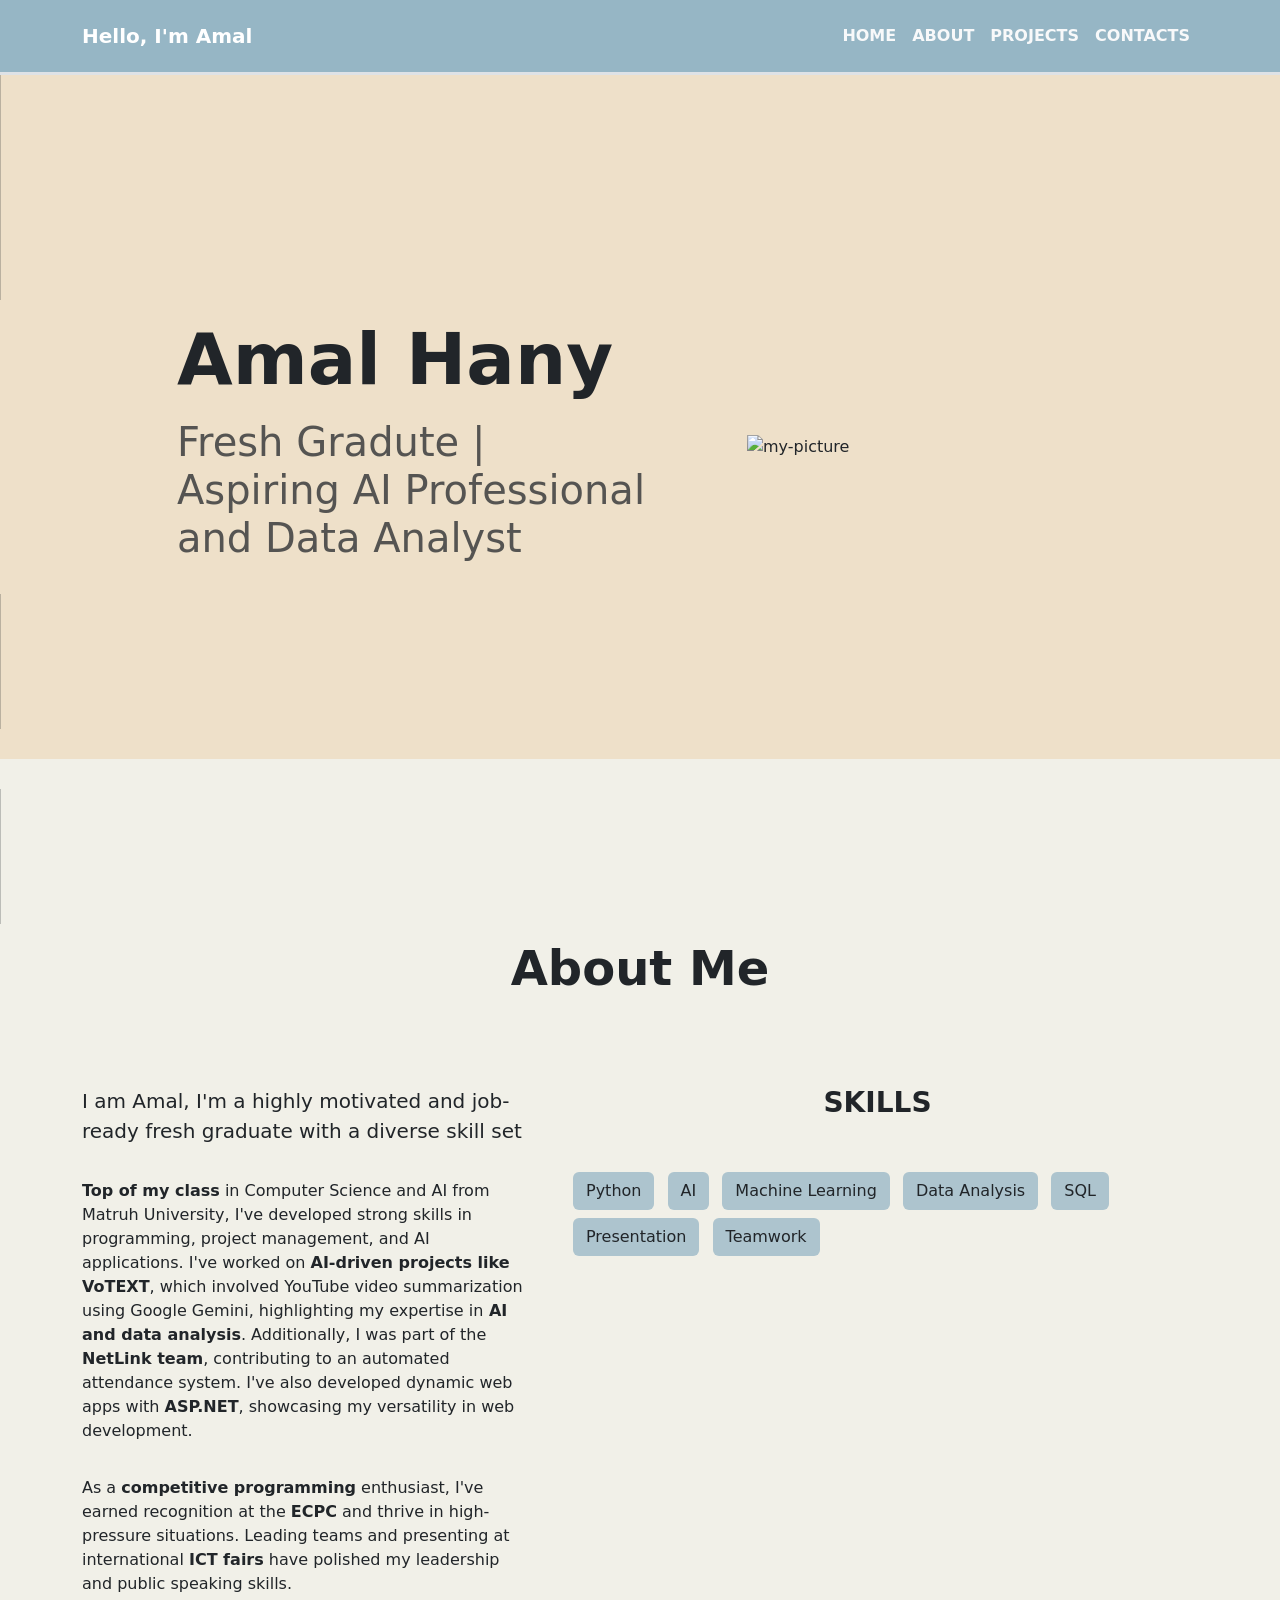
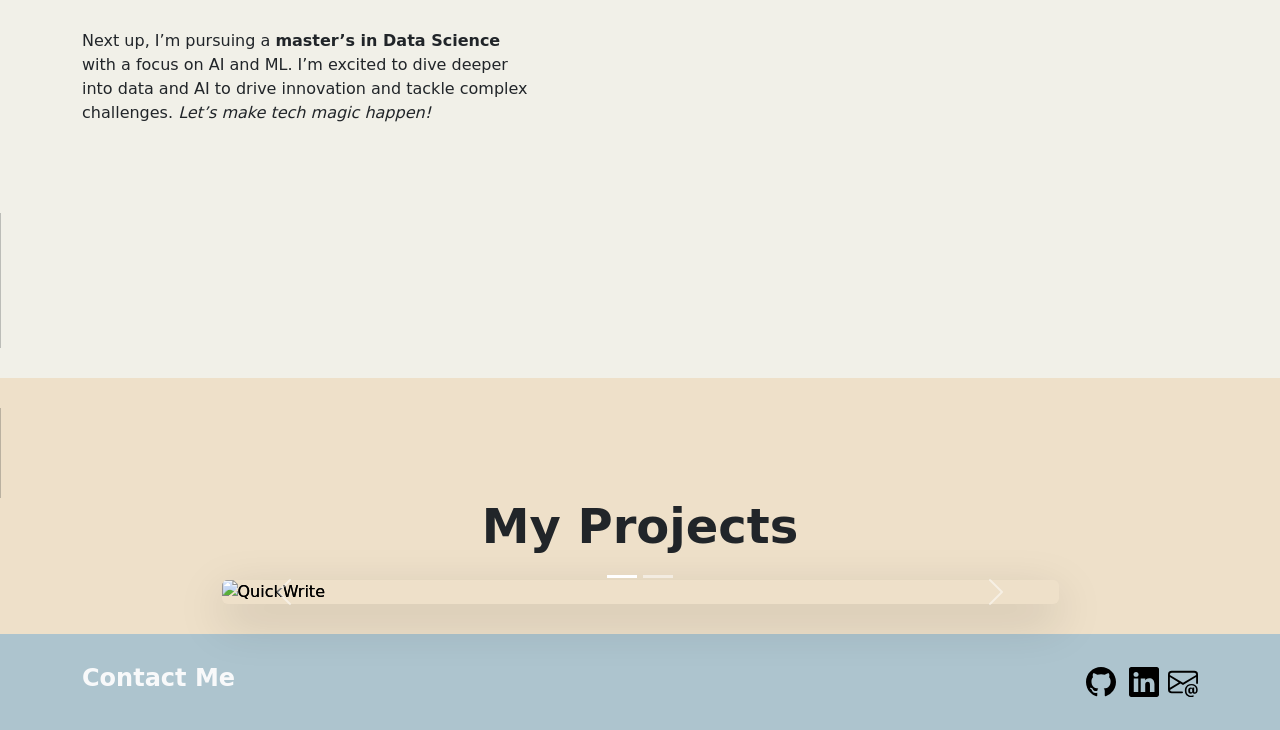
==== index.html @ bf5e4ce4 "Add files via upload" ====
<!DOCTYPE html>
<html lang="en">
  <head>
    <meta charset="UTF-8" />
    <meta name="viewport" content="width=device-width, initial-scale=1.0" />
    <link rel="stylesheet" type="text/css" href="./style.css" />
    <link
      href="https://cdn.jsdelivr.net/npm/bootstrap@5.3.1/dist/css/bootstrap.min.css"
      rel="stylesheet"
    />
    <link rel="icon" href="./img/favicon_io/favicon.ico" type="image/x-icon" />
    <link rel="stylesheet" href="./style.css" />
    <title>Hi, I'm Amal</title>
  </head>
  <body>
    <!-- Navbar -->
    <nav
      class="navbar navbar-expand-md fixed-top navbar-dark bgc-1 border-bottom border-3 py-3"
    >
      <div class="container-xl">
        <a href="#intro" class="navbar-brand">
          <span class="fw-bold"> Hello, I'm Amal </span>
        </a>
        <!-- Toogle Navbar for Smaller Screen -->
        <button
          class="navbar-toggler"
          type="button"
          data-bs-toggle="collapse"
          data-bs-target="#main-nav"
          aria-controls="main-nav"
          aria-expanded="false"
          aria-label="Toggle navigation"
        >
          <span class="navbar-toggler-icon"></span>
        </button>
        <div
          class="collapse navbar-collapse justify-content-end align-center"
          id="main-nav"
        >
          <ul class="navbar-nav">
            <li class="nav-item">
              <a href="#intro" class="nav-link text-center text-light fw-bold"
                >HOME</a
              >
            </li>
            <li class="nav-item">
              <a href="#profile" class="nav-link text-center text-light fw-bold"
                >ABOUT</a
              >
            </li>
            <li class="nav-item">
              <a
                href="#projects"
                class="nav-link text-center text-light fw-bold"
                >PROJECTS</a
              >
            </li>
            <li class="nav-item">
              <a
                href="#contacts"
                class="nav-link text-center text-light fw-bold"
                >CONTACTS</a
              >
            </li>
          </ul>
        </div>
      </div>
    </nav>

    <!-- Introduction -->
    <section id="intro" class="bgc-3">
      <div class="d-flex" style="height: 15vh">
        <div class="vr"></div>
      </div>
      <div class="container fluid"></div>
      <div class="d-flex" style="height: 15vh">
        <div class="vr"></div>
      </div>

      <div class="container-lg">
        <div class="row justify-content-center align-items-center">
          <div class="col-md-6 py-3 text-center text-md-start">
            <p class="display-2 fw-bold">Amal Hany</p>
            <p class="display-6 text-muted">
              Fresh Gradute | <br />
              Aspiring AI Professional and Data Analyst
            </p>
          </div>
          <div class="col-md-4 d-none d-md-block">
            <img class="img-fluid" src="./img/me.png" alt="my-picture" />
          </div>
        </div>
      </div>
      <div class="d-flex" style="height: 15vh">
        <div class="vr"></div>
      </div>
    </section>

    <!-- My Profile -->
    <section id="profile" class="bgc-4">
      <div class="d-flex" style="height: 15vh">
        <div class="vr"></div>
      </div>
      <div class="container text-center my-3">
        <span class="display-5 fw-bold">About Me</span>
      </div>
      <div class="container my-5 py-4">
        <div class="row justify-content-center align-items-top">
          <div class="col-lg-5 col-md-4 my-3">
            <p class="lead">
              I am Amal, I'm a highly motivated and job-ready fresh graduate
              with a diverse skill set
            </p>
            <hr />
            <b>Top of my class</b> in Computer Science and AI from Matruh University, I've developed strong skills in programming, project management, and AI applications. I've worked on <b>AI-driven projects like VoTEXT</b>, which involved YouTube video summarization using Google Gemini, highlighting my expertise in<b> AI and data analysis</b>. Additionally, I was part of the <b>NetLink team</b>, contributing to an automated attendance system. I've also developed dynamic web apps with <b>ASP.NET</b>, showcasing my versatility in web development.
            <hr />
            As a <b>competitive programming</b> enthusiast, I've earned recognition at the <b>ECPC</b> and thrive in high-pressure situations. Leading teams and presenting at international <b>ICT fairs</b> have polished my leadership and public speaking skills.
            <hr />
            Next up, I’m pursuing a <b>master’s in Data Science</b> with a focus on AI and ML. I’m excited to dive deeper into data and AI to drive innovation and tackle complex challenges. <i>Let’s make tech magic happen!</i>
          </div>
          <div class="col-lg-3 col-md-3 my-3 text-center vstack gap-3">
            <span class="container h3 mb-3 fw-bold">SKILLS</span>
            <span class="container my-3 text-center text-md-start">
              <button type="button" class="btn bgc-2 m-1">Python</button>
              <button type="button" class="btn bgc-2 m-1">AI</button>
              <button type="button" class="btn bgc-2 m-1">Machine Learning</button>
              <button type="button" class="btn bgc-2 m-1">Data Analysis</button>
              <button type="button" class="btn bgc-2 m-1">SQL</button>
              <button type="button" class="btn bgc-2 m-1">Presentation</button>
              <button type="button" class="btn bgc-2 m-1">Teamwork</button>
            </span>
          </div>
        </div>
      </div>
      <div class="d-flex" style="height: 15vh">
        <div class="vr"></div>
      </div>
    </section>

    <!-- My Projects -->

    <section id="projects" class="bgc-3">
      <div class="d-flex" style="height: 10vh">
        <div class="vr"></div>
      </div>
      <div class="container text-center mb-4">
        <span class="display-5 fw-bold">My Projects</span>
      </div>
      <div class="container-lg justify-content-center d-flex">
        <div id="carouselExampleCaptions" class="carousel slide w-75">
          <div class="carousel-indicators">
            <button
              type="button"
              data-bs-target="#carouselExampleCaptions"
              data-bs-slide-to="0"
              class="active"
              aria-current="true"
              aria-label="Slide 1"
            ></button>
            <button
              type="button"
              data-bs-target="#carouselExampleCaptions"
              data-bs-slide-to="1"
              aria-label="Slide 2"
            ></button>
          </div>
          <div class="carousel-inner shadow-lg rounded">
            <div class="carousel-item active">
              <a href="https://quickwrite.vercel.app/" target="blank"
                ><img
                  src="./img/slide-1.png"
                  class="d-block w-100"
                  alt="QuickWrite"
              /></a>
            </div>
            <div class="carousel-item active">
              <a href="https://quickwrite.vercel.app/" target="blank"
                ><img
                  src="./img/slide-1.png"
                  class="d-block w-100"
                  alt="QuickWrite"
              /></a>
            </div>
          </div>
          <button
            class="carousel-control-prev"
            type="button"
            data-bs-target="#carouselExampleCaptions"
            data-bs-slide="prev"
          >
            <span class="carousel-control-prev-icon" aria-hidden="true"></span>
            <span class="visually-hidden">Previous</span>
          </button>
          <button
            class="carousel-control-next"
            type="button"
            data-bs-target="#carouselExampleCaptions"
            data-bs-slide="next"
          >
            <span class="carousel-control-next-icon" aria-hidden="true"></span>
            <span class="visually-hidden">Next</span>
          </button>
        </div>
      </div>
    </section>

    <!-- Contacts -->
    <section id="contacts" class="bgc-2">
      <div class="container">
        <div class="row align-items-center pb-0">
          <span class="col-6 text-start text-light h4 fw-bold">Contact Me</span>
          <div class="col-6 text-end">
            <a class="mx-1" target="_blank" href="https://github.com/Amal-Abushiesha">
              <svg
                xmlns="http://www.w3.org/2000/svg"
                width="30"
                height="30"
                fill="currentColor"
                class="bi bi-github"
                viewBox="0 0 16 16"
              >
                <path
                  d="M8 0C3.58 0 0 3.58 0 8c0 3.54 2.29 6.53 5.47 7.59.4.07.55-.17.55-.38 0-.19-.01-.82-.01-1.49-2.01.37-2.53-.49-2.69-.94-.09-.23-.48-.94-.82-1.13-.28-.15-.68-.52-.01-.53.63-.01 1.08.58 1.23.82.72 1.21 1.87.87 2.33.66.07-.52.28-.87.51-1.07-1.78-.2-3.64-.89-3.64-3.95 0-.87.31-1.59.82-2.15-.08-.2-.36-1.02.08-2.12 0 0 .67-.21 2.2.82.64-.18 1.32-.27 2-.27.68 0 1.36.09 2 .27 1.53-1.04 2.2-.82 2.2-.82.44 1.1.16 1.92.08 2.12.51.56.82 1.27.82 2.15 0 3.07-1.87 3.75-3.65 3.95.29.25.54.73.54 1.48 0 1.07-.01 1.93-.01 2.2 0 .21.15.46.55.38A8.012 8.012 0 0 0 16 8c0-4.42-3.58-8-8-8z"
                />
              </svg>
            </a>
            <a
              class="mx-1"
              target="_blank"
              href="https://www.linkedin.com/in/amal-abushiesha/"
              ><svg
                xmlns="http://www.w3.org/2000/svg"
                width="30"
                height="30"
                fill="currentColor"
                class="bi bi-linkedin"
                viewBox="0 0 16 16"
              >
                <path
                  d="M0 1.146C0 .513.526 0 1.175 0h13.65C15.474 0 16 .513 16 1.146v13.708c0 .633-.526 1.146-1.175 1.146H1.175C.526 16 0 15.487 0 14.854V1.146zm4.943 12.248V6.169H2.542v7.225h2.401zm-1.2-8.212c.837 0 1.358-.554 1.358-1.248-.015-.709-.52-1.248-1.342-1.248-.822 0-1.359.54-1.359 1.248 0 .694.521 1.248 1.327 1.248h.016zm4.908 8.212V9.359c0-.216.016-.432.08-.586.173-.431.568-.878 1.232-.878.869 0 1.216.662 1.216 1.634v3.865h2.401V9.25c0-2.22-1.184-3.252-2.764-3.252-1.274 0-1.845.7-2.165 1.193v.025h-.016a5.54 5.54 0 0 1 .016-.025V6.169h-2.4c.03.678 0 7.225 0 7.225h2.4z"
                />
              </svg>
            </a>
            <a href="https://mail.google.com/mail/?view=cm&fs=1&to=amaalabushiesha@gmail.com" target="_blank">
              <svg
                xmlns="http://www.w3.org/2000/svg"
                width="30"
                height="30"
                fill="currentColor"
                class="bi bi-envelope-at"
                viewBox="0 0 16 16"
              >
                <path
                  d="M2 2a2 2 0 0 0-2 2v8.01A2 2 0 0 0 2 14h5.5a.5.5 0 0 0 0-1H2a1 1 0 0 1-.966-.741l5.64-3.471L8 9.583l7-4.2V8.5a.5.5 0 0 0 1 0V4a2 2 0 0 0-2-2H2Zm3.708 6.208L1 11.105V5.383l4.708 2.825ZM1 4.217V4a1 1 0 0 1 1-1h12a1 1 0 0 1 1 1v.217l-7 4.2-7-4.2Z"
                />
                <path
                  d="M14.247 14.269c1.01 0 1.587-.857 1.587-2.025v-.21C15.834 10.43 14.64 9 12.52 9h-.035C10.42 9 9 10.36 9 12.432v.214C9 14.82 10.438 16 12.358 16h.044c.594 0 1.018-.074 1.237-.175v-.73c-.245.11-.673.18-1.18.18h-.044c-1.334 0-2.571-.788-2.571-2.655v-.157c0-1.657 1.058-2.724 2.64-2.724h.04c1.535 0 2.484 1.05 2.484 2.326v.118c0 .975-.324 1.39-.639 1.39-.232 0-.41-.148-.41-.42v-2.19h-.906v.569h-.03c-.084-.298-.368-.63-.954-.63-.778 0-1.259.555-1.259 1.4v.528c0 .892.49 1.434 1.26 1.434.471 0 .896-.227 1.014-.643h.043c.118.42.617.648 1.12.648Zm-2.453-1.588v-.227c0-.546.227-.791.573-.791.297 0 .572.192.572.708v.367c0 .573-.253.744-.564.744-.354 0-.581-.215-.581-.8Z"
                />
              </svg>
            </a>
          </div>
        </div>
      </div>
    </section>

    <script src="https://cdn.jsdelivr.net/npm/bootstrap@5.3.1/dist/js/bootstrap.bundle.min.js"></script>
  </body>
</html>
---- style.css ----
section {
    padding: 30px 0;
  }
  .buffer {
    width: 2vw;
    height: 15vh;
    margin: 3rem 0;
  }
  hr {
    visibility: hidden;
  }
  .bgc-1 {
    background-color: #96B6C5;
  }
  .bgc-2 {
    background-color: #ADC4CE;
  }
  .bgc-3 {
    background-color: #eee0c9;
  }
  .bgc-4 {
    background-color: #f1f0e8;
  }
  a {
    color:black;
    text-decoration: none;
  }
---- style.css ----
section {
    padding: 30px 0;
  }
  .buffer {
    width: 2vw;
    height: 15vh;
    margin: 3rem 0;
  }
  hr {
    visibility: hidden;
  }
  .bgc-1 {
    background-color: #96B6C5;
  }
  .bgc-2 {
    background-color: #ADC4CE;
  }
  .bgc-3 {
    background-color: #eee0c9;
  }
  .bgc-4 {
    background-color: #f1f0e8;
  }
  a {
    color:black;
    text-decoration: none;
  }
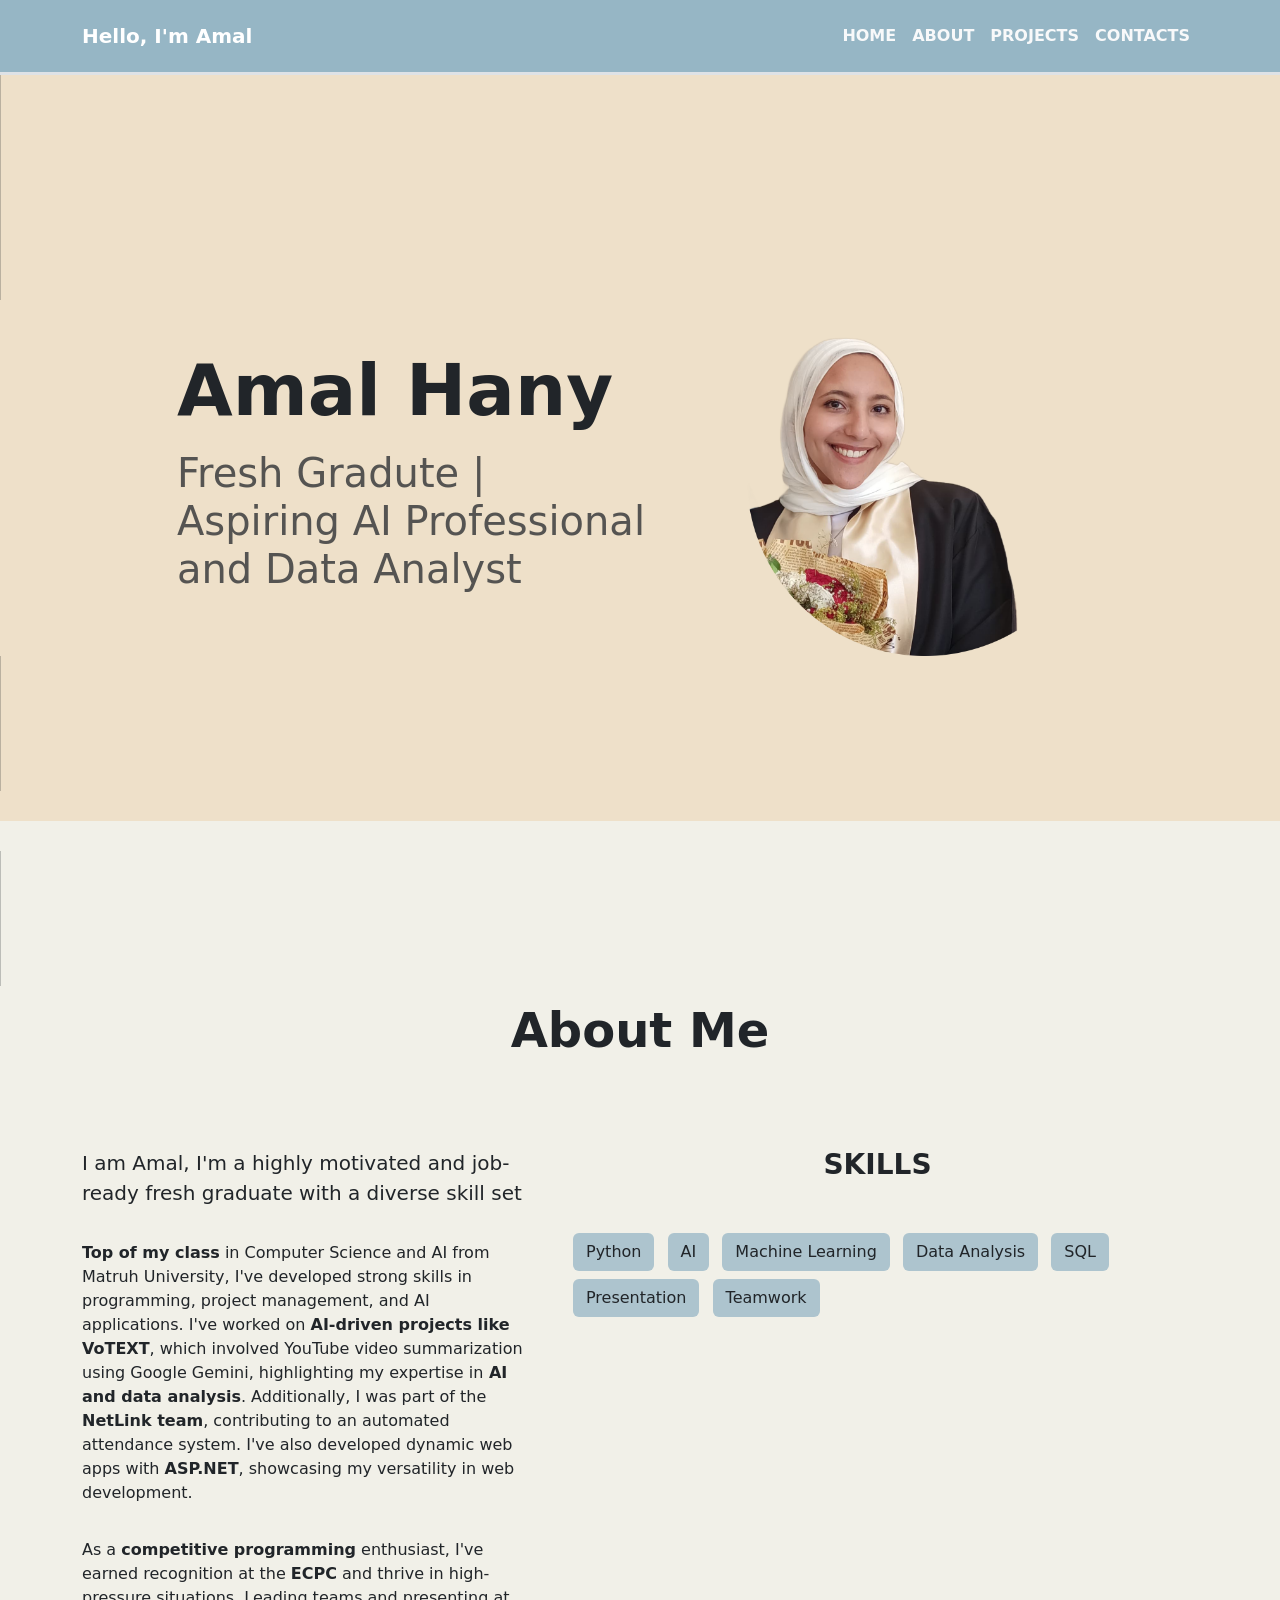
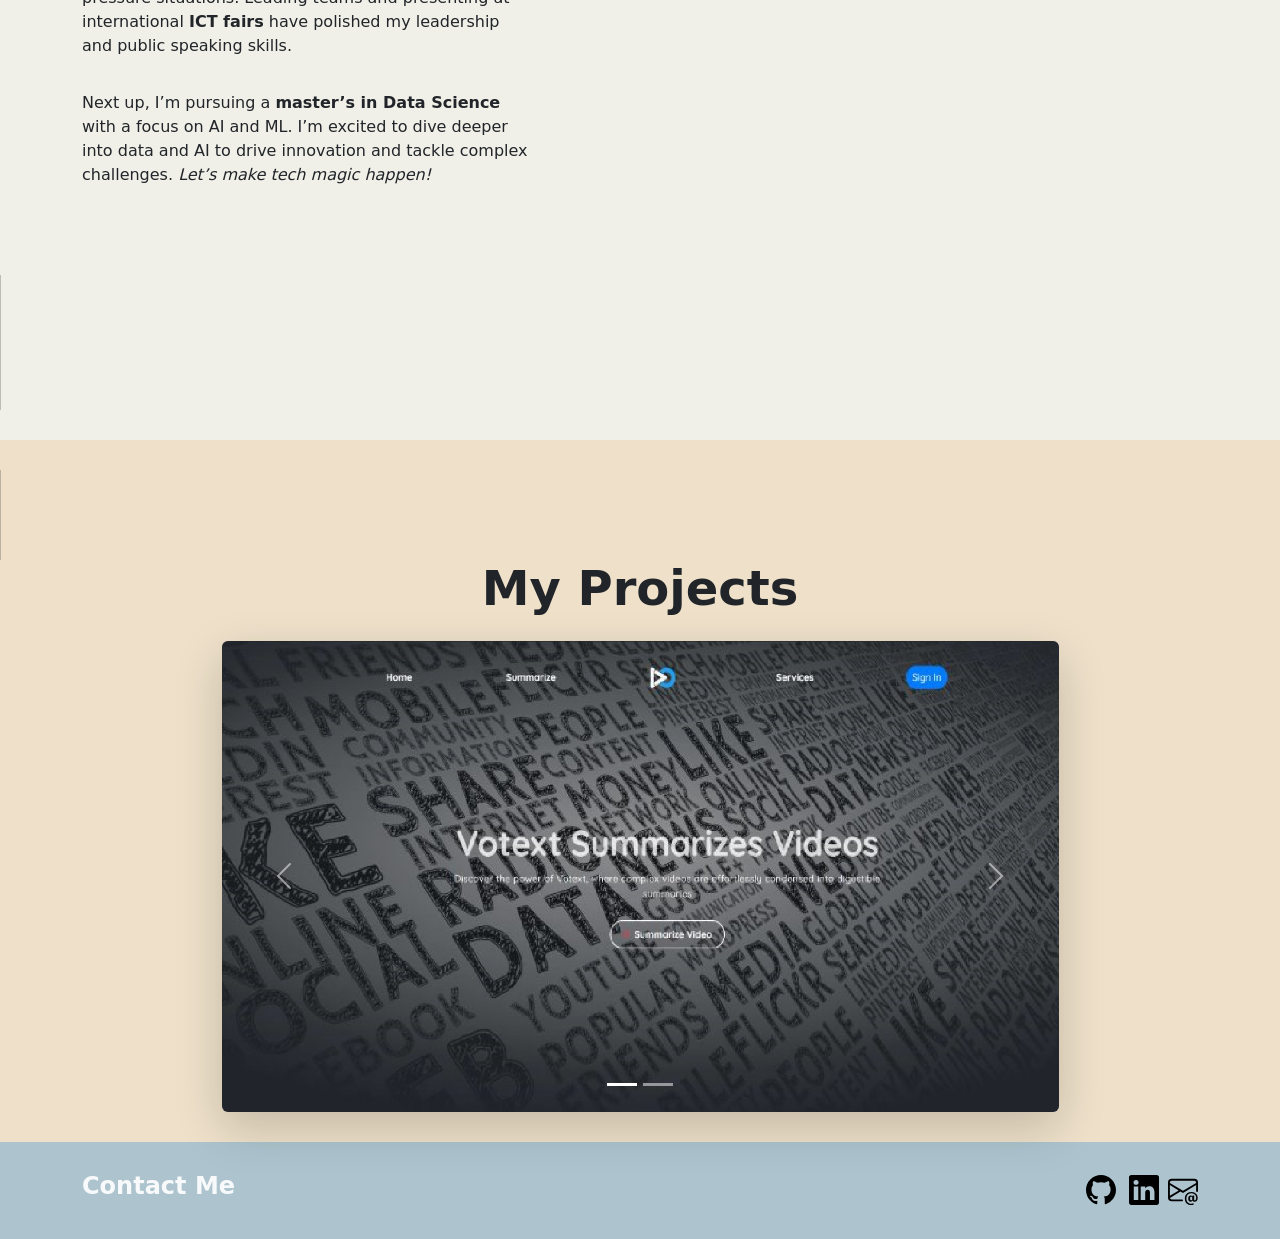
==== commit e52a0586: "Update index.html" ====
--- a/index.html
+++ b/index.html
@@ -166,15 +166,15 @@
           </div>
           <div class="carousel-inner shadow-lg rounded">
             <div class="carousel-item active">
-              <a href="https://quickwrite.vercel.app/" target="blank"
+              <a href="https://github.com/Amal-Abushiesha/ToDo-main" target="blank"
                 ><img
-                  src="./img/slide-1.png"
+                  src="./img/slide-2.png"
                   class="d-block w-100"
                   alt="QuickWrite"
               /></a>
             </div>
             <div class="carousel-item active">
-              <a href="https://quickwrite.vercel.app/" target="blank"
+              <a href="https://github.com/Amal-Abushiesha/VoTEXT" target="blank"
                 ><img
                   src="./img/slide-1.png"
                   class="d-block w-100"
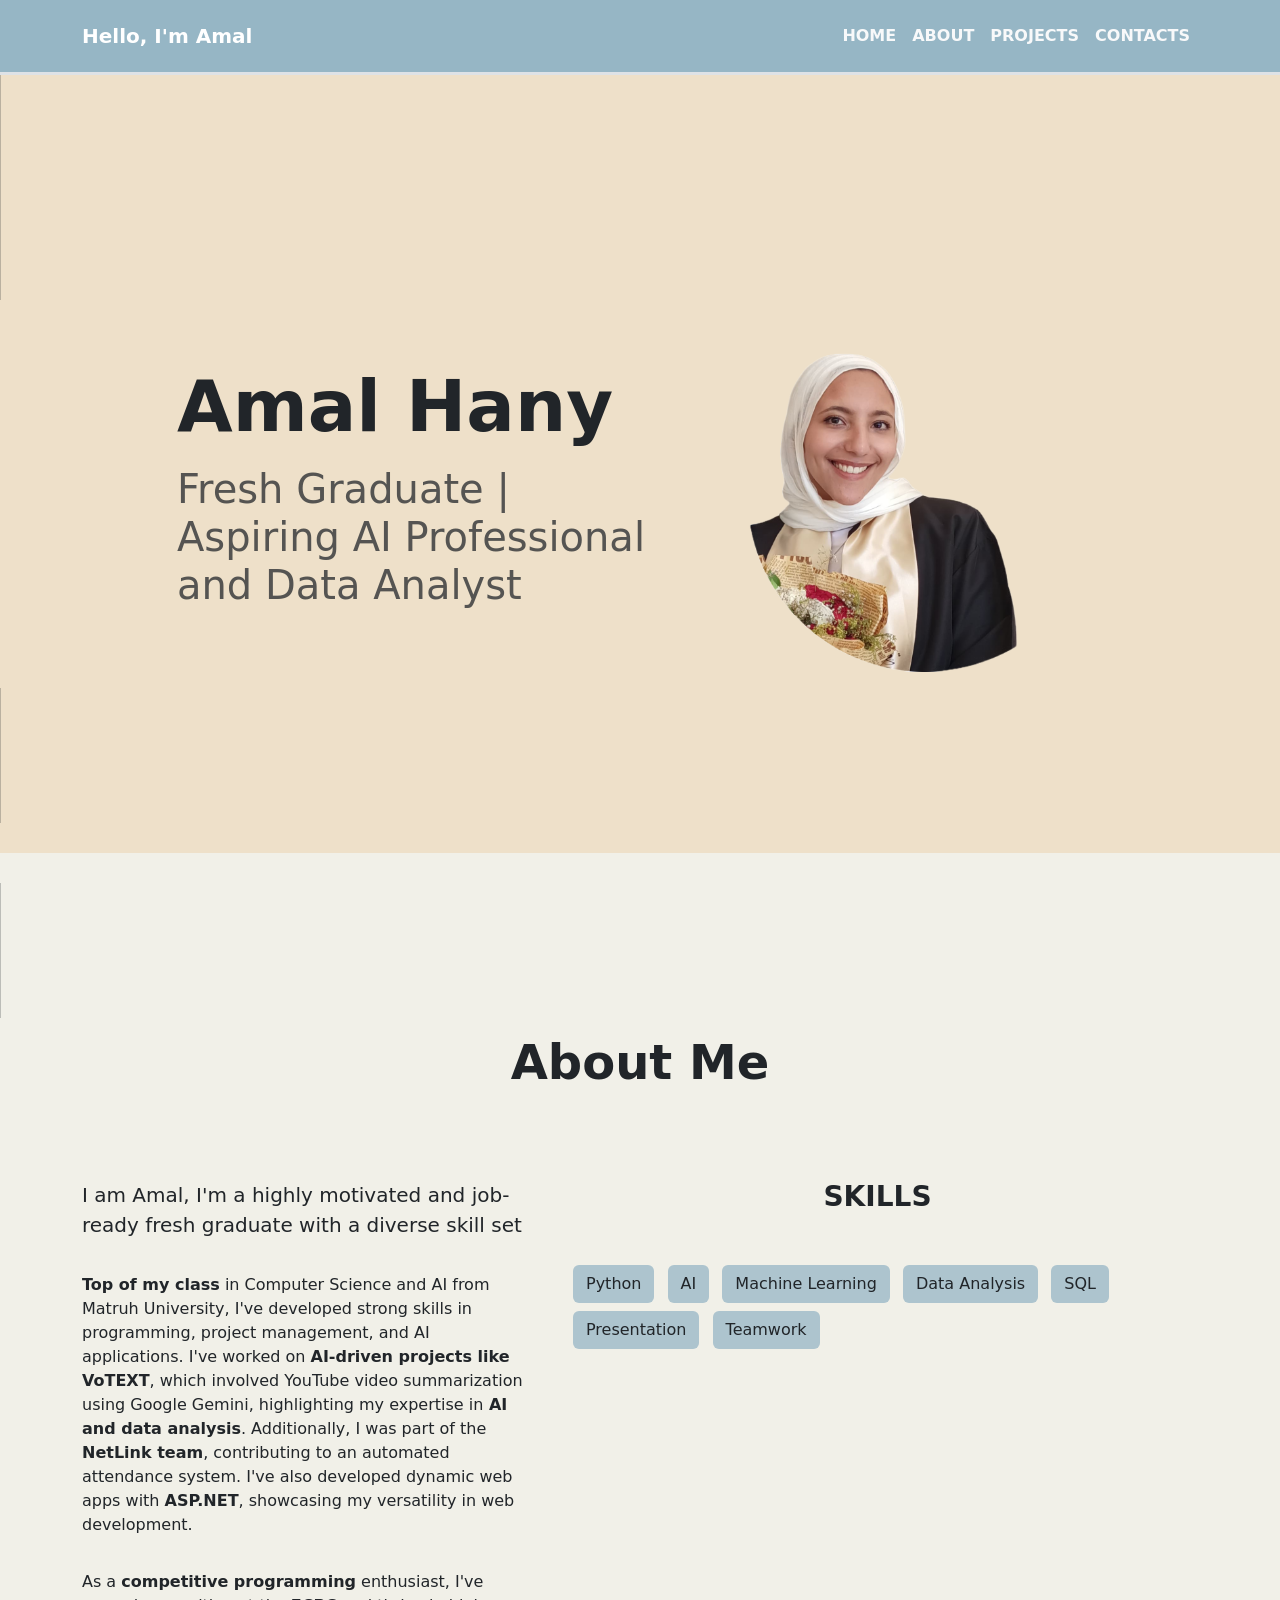
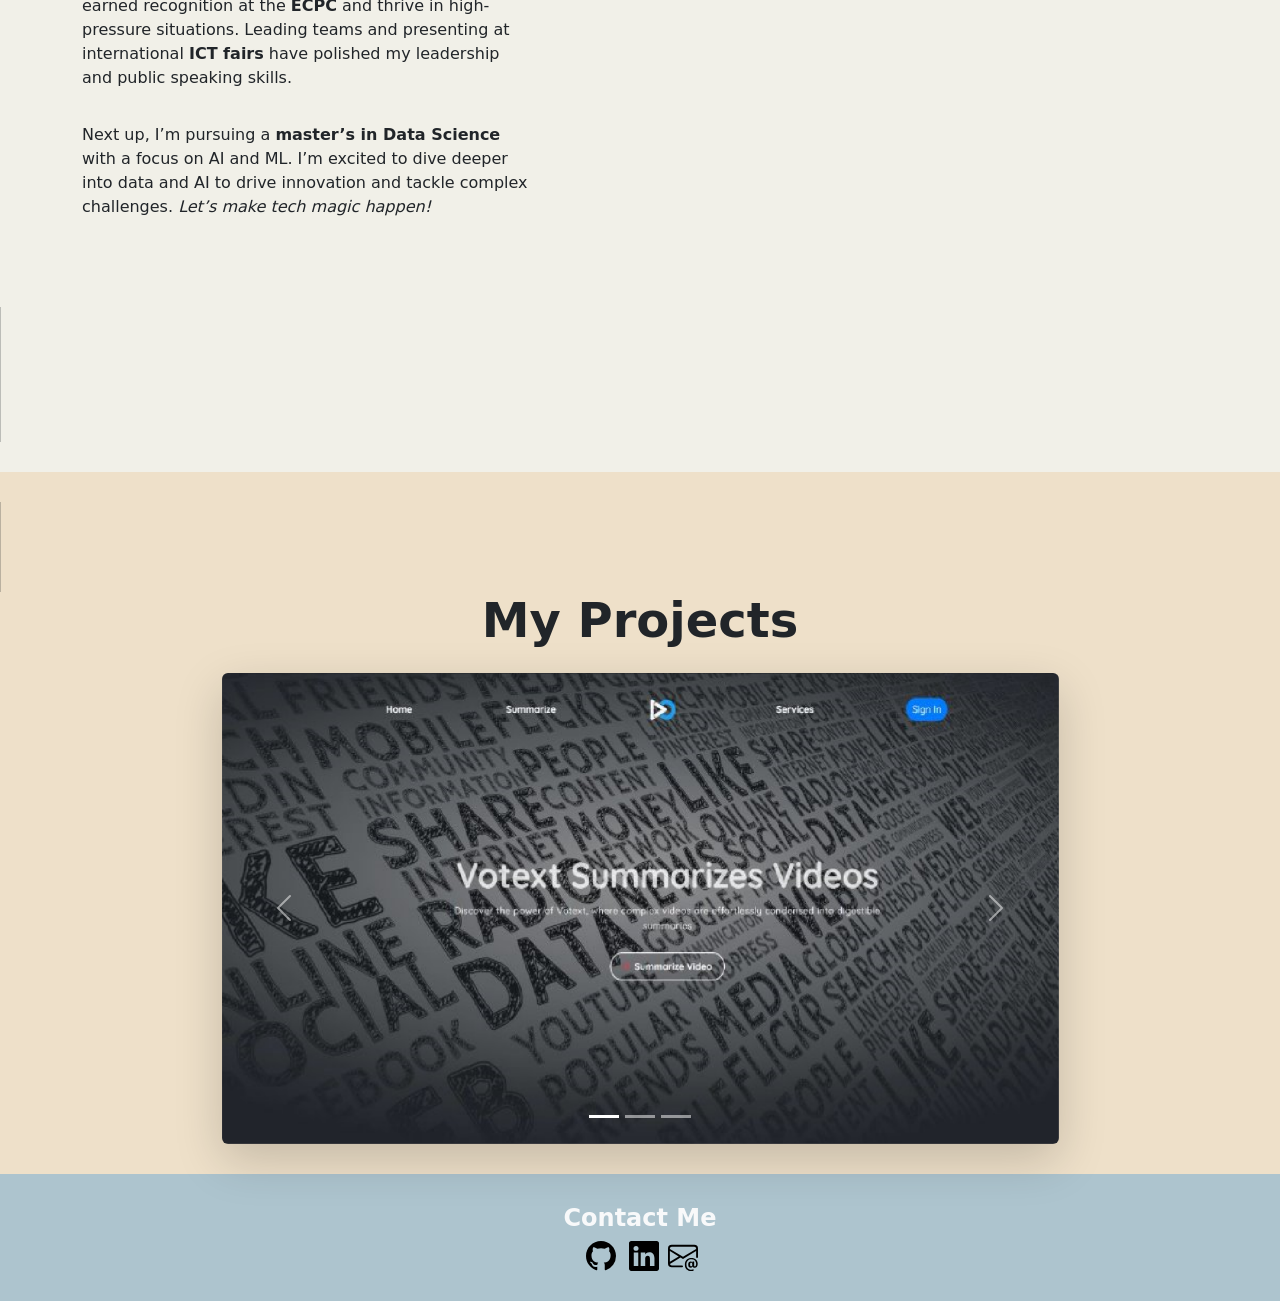
==== commit a89e8654: "index.html" ====
--- a/index.html
+++ b/index.html
@@ -1,268 +1,201 @@
 <!DOCTYPE html>
 <html lang="en">
-  <head>
-    <meta charset="UTF-8" />
-    <meta name="viewport" content="width=device-width, initial-scale=1.0" />
-    <link rel="stylesheet" type="text/css" href="./style.css" />
-    <link
-      href="https://cdn.jsdelivr.net/npm/bootstrap@5.3.1/dist/css/bootstrap.min.css"
-      rel="stylesheet"
-    />
-    <link rel="icon" href="./img/favicon_io/favicon.ico" type="image/x-icon" />
-    <link rel="stylesheet" href="./style.css" />
-    <title>Hi, I'm Amal</title>
-  </head>
-  <body>
-    <!-- Navbar -->
-    <nav
-      class="navbar navbar-expand-md fixed-top navbar-dark bgc-1 border-bottom border-3 py-3"
-    >
-      <div class="container-xl">
-        <a href="#intro" class="navbar-brand">
-          <span class="fw-bold"> Hello, I'm Amal </span>
+
+<head>
+  <meta charset="UTF-8" />
+  <meta name="viewport" content="width=device-width, initial-scale=1.0" />
+  <link rel="stylesheet" type="text/css" href="./style.css" />
+  <link href="https://cdn.jsdelivr.net/npm/bootstrap@5.3.1/dist/css/bootstrap.min.css" rel="stylesheet" />
+  <link rel="icon" href="./img/favicon_io/favicon.ico" type="image/x-icon" />
+  <link rel="stylesheet" href="./style.css" />
+  <title>Hi, I'm Amal</title>
+</head>
+
+<body>
+  <!-- Navbar -->
+  <nav class="navbar navbar-expand-md fixed-top navbar-dark bgc-1 border-bottom border-3 py-3">
+    <div class="container-xl">
+      <a href="#intro" class="navbar-brand">
+        <span class="fw-bold"> Hello, I'm Amal </span>
+      </a>
+      <!-- Toogle Navbar for Smaller Screen -->
+      <button class="navbar-toggler" type="button" data-bs-toggle="collapse" data-bs-target="#main-nav"
+        aria-controls="main-nav" aria-expanded="false" aria-label="Toggle navigation">
+        <span class="navbar-toggler-icon"></span>
+      </button>
+      <div class="collapse navbar-collapse justify-content-end align-center" id="main-nav">
+        <ul class="navbar-nav">
+          <li class="nav-item">
+            <a href="#intro" class="nav-link text-center text-light fw-bold">HOME</a>
+          </li>
+          <li class="nav-item">
+            <a href="#profile" class="nav-link text-center text-light fw-bold">ABOUT</a>
+          </li>
+          <li class="nav-item">
+            <a href="#projects" class="nav-link text-center text-light fw-bold">PROJECTS</a>
+          </li>
+          <li class="nav-item">
+            <a href="#contacts" class="nav-link text-center text-light fw-bold">CONTACTS</a>
+          </li>
+        </ul>
+      </div>
+    </div>
+  </nav>
+
+  <!-- Introduction -->
+  <section id="intro" class="bgc-3">
+    <div class="d-flex" style="height: 15vh">
+      <div class="vr"></div>
+    </div>
+    <div class="container-fluid"></div>
+    <div class="d-flex" style="height: 15vh">
+      <div class="vr"></div>
+    </div>
+
+    <div class="container-lg">
+      <div class="row justify-content-center align-items-center">
+        <div class="col-md-6 py-3 text-center text-md-start">
+          <p class="display-2 fw-bold">Amal Hany</p>
+          <p class="display-6 text-muted">
+            Fresh Graduate | <br />
+            Aspiring AI Professional and Data Analyst
+          </p>
+        </div>
+        <div class="col-md-4 col-12 py-3 text-center">
+          <img class="img-fluid" src="./img/me.png" alt="my-picture" />
+        </div>
+      </div>
+    </div>
+    <div class="d-flex" style="height: 15vh">
+      <div class="vr"></div>
+    </div>
+  </section>
+
+  <!-- My Profile -->
+  <section id="profile" class="bgc-4">
+    <div class="d-flex" style="height: 15vh">
+      <div class="vr"></div>
+    </div>
+    <div class="container text-center my-3">
+      <span class="display-5 fw-bold">About Me</span>
+    </div>
+    <div class="container my-5 py-4">
+      <div class="row justify-content-center align-items-top">
+        <div class="col-lg-5 col-md-4 my-3">
+          <p class="lead">
+            I am Amal, I'm a highly motivated and job-ready fresh graduate
+            with a diverse skill set
+          </p>
+          <hr />
+          <b>Top of my class</b> in Computer Science and AI from Matruh University, I've developed strong skills in
+          programming, project management, and AI applications. I've worked on <b>AI-driven projects like VoTEXT</b>,
+          which involved YouTube video summarization using Google Gemini, highlighting my expertise in<b> AI and data
+            analysis</b>. Additionally, I was part of the <b>NetLink team</b>, contributing to an automated attendance
+          system. I've also developed dynamic web apps with <b>ASP.NET</b>, showcasing my versatility in web
+          development.
+          <hr />
+          As a <b>competitive programming</b> enthusiast, I've earned recognition at the <b>ECPC</b> and thrive in
+          high-pressure situations. Leading teams and presenting at international <b>ICT fairs</b> have polished my
+          leadership and public speaking skills.
+          <hr />
+          Next up, I’m pursuing a <b>master’s in Data Science</b> with a focus on AI and ML. I’m excited to dive deeper
+          into data and AI to drive innovation and tackle complex challenges. <i>Let’s make tech magic happen!</i>
+        </div>
+        <div class="col-lg-3 col-md-3 my-3 text-center vstack gap-3">
+          <span class="container h3 mb-3 fw-bold">SKILLS</span>
+          <span class="container my-3 text-center text-md-start">
+            <button type="button" class="btn bgc-2 m-1">Python</button>
+            <button type="button" class="btn bgc-2 m-1">AI</button>
+            <button type="button" class="btn bgc-2 m-1">Machine Learning</button>
+            <button type="button" class="btn bgc-2 m-1">Data Analysis</button>
+            <button type="button" class="btn bgc-2 m-1">SQL</button>
+            <button type="button" class="btn bgc-2 m-1">Presentation</button>
+            <button type="button" class="btn bgc-2 m-1">Teamwork</button>
+          </span>
+        </div>
+      </div>
+    </div>
+    <div class="d-flex" style="height: 15vh">
+      <div class="vr"></div>
+    </div>
+  </section>
+
+  <!-- My Projects -->
+<section id="projects" class="bgc-3">
+  <div class="d-flex" style="height: 10vh">
+    <div class="vr"></div>
+  </div>
+  <div class="container text-center mb-4">
+    <span class="display-5 fw-bold">My Projects</span>
+  </div>
+  <div class="container-lg justify-content-center d-flex">
+    <div id="carouselExampleCaptions" class="carousel slide w-75">
+      <div class="carousel-indicators">
+        <button type="button" data-bs-target="#carouselExampleCaptions" data-bs-slide-to="0" class="active" aria-current="true" aria-label="Slide 1"></button>
+        <button type="button" data-bs-target="#carouselExampleCaptions" data-bs-slide-to="1" aria-label="Slide 2"></button>
+        <button type="button" data-bs-target="#carouselExampleCaptions" data-bs-slide-to="2" aria-label="Slide 2"></button>
+      </div>
+      <div class="carousel-inner shadow-lg rounded">
+        <div class="carousel-item active">
+          <a href="https://github.com/Amal-Abushiesha/VoTEXT" target="_blank">
+            <img src="./img/slide-1.png" class="d-block w-100" alt="QuickWrite" />
+          </a>
+        </div>
+        <div class="carousel-item">
+          <a href="https://github.com/Amal-Abushiesha/20Q-Game" target="_blank">
+            <img src="./img/slide-3.png" class="d-block w-100" alt="QuickWrite" />
+          </a>
+        </div>
+        <div class="carousel-item">
+          <a href="https://github.com/Amal-Abushiesha/ToDo-main" target="_blank">
+            <img src="./img/slide-2.png" class="d-block w-100" alt="QuickWrite" />
+          </a>
+        </div>
+      
+      </div>
+      <button class="carousel-control-prev" type="button" data-bs-target="#carouselExampleCaptions" data-bs-slide="prev">
+        <span class="carousel-control-prev-icon" aria-hidden="true"></span>
+        <span class="visually-hidden">Previous</span>
+      </button>
+      <button class="carousel-control-next" type="button" data-bs-target="#carouselExampleCaptions" data-bs-slide="next">
+        <span class="carousel-control-next-icon" aria-hidden="true"></span>
+        <span class="visually-hidden">Next</span>
+      </button>
+    </div>
+  </div>
+</section>
+
+
+
+<!-- Contacts -->
+<section id="contacts" class="bgc-2">
+  <div class="container text-center">
+    <div class="row align-items-center pb-0 justify-content-center">
+      <span class="col-12 text-light h4 fw-bold">Contact Me</span>
+      <div class="col-12">
+        <a class="mx-1" target="_blank" href="https://github.com/Amal-Abushiesha">
+          <svg xmlns="http://www.w3.org/2000/svg" width="30" height="30" fill="currentColor" class="bi bi-github" viewBox="0 0 16 16">
+            <path d="M8 0C3.58 0 0 3.58 0 8c0 3.54 2.29 6.53 5.47 7.59.4.07.55-.17.55-.38 0-.19-.01-.82-.01-1.49-2.01.37-2.53-.49-2.69-.94-.09-.23-.48-.94-.82-1.13-.28-.15-.68-.52-.01-.53.63-.01 1.08.58 1.23.82.72 1.21 1.87.87 2.33.66.07-.52.28-.87.51-1.07-1.78-.2-3.64-.89-3.64-3.95 0-.87.31-1.59.82-2.15-.08-.2-.36-1.02.08-2.12 0 0 .67-.21 2.2.82.64-.18 1.32-.27 2-.27.68 0 1.36.09 2 .27 1.53-1.04 2.2-.82 2.2-.82.44 1.1.16 1.92.08 2.12.51.56.82 1.27.82 2.15 0 3.07-1.87 3.75-3.65 3.95.29.25.54.73.54 1.48 0 1.07-.01 1.93-.01 2.2 0 .21.15.46.55.38A8.012 8.012 0 0 0 16 8c0-4.42-3.58-8-8-8z"/>
+          </svg>
         </a>
-        <!-- Toogle Navbar for Smaller Screen -->
-        <button
-          class="navbar-toggler"
-          type="button"
-          data-bs-toggle="collapse"
-          data-bs-target="#main-nav"
-          aria-controls="main-nav"
-          aria-expanded="false"
-          aria-label="Toggle navigation"
-        >
-          <span class="navbar-toggler-icon"></span>
-        </button>
-        <div
-          class="collapse navbar-collapse justify-content-end align-center"
-          id="main-nav"
-        >
-          <ul class="navbar-nav">
-            <li class="nav-item">
-              <a href="#intro" class="nav-link text-center text-light fw-bold"
-                >HOME</a
-              >
-            </li>
-            <li class="nav-item">
-              <a href="#profile" class="nav-link text-center text-light fw-bold"
-                >ABOUT</a
-              >
-            </li>
-            <li class="nav-item">
-              <a
-                href="#projects"
-                class="nav-link text-center text-light fw-bold"
-                >PROJECTS</a
-              >
-            </li>
-            <li class="nav-item">
-              <a
-                href="#contacts"
-                class="nav-link text-center text-light fw-bold"
-                >CONTACTS</a
-              >
-            </li>
-          </ul>
-        </div>
-      </div>
-    </nav>
-
-    <!-- Introduction -->
-    <section id="intro" class="bgc-3">
-      <div class="d-flex" style="height: 15vh">
-        <div class="vr"></div>
-      </div>
-      <div class="container fluid"></div>
-      <div class="d-flex" style="height: 15vh">
-        <div class="vr"></div>
-      </div>
-
-      <div class="container-lg">
-        <div class="row justify-content-center align-items-center">
-          <div class="col-md-6 py-3 text-center text-md-start">
-            <p class="display-2 fw-bold">Amal Hany</p>
-            <p class="display-6 text-muted">
-              Fresh Gradute | <br />
-              Aspiring AI Professional and Data Analyst
-            </p>
-          </div>
-          <div class="col-md-4 d-none d-md-block">
-            <img class="img-fluid" src="./img/me.png" alt="my-picture" />
-          </div>
-        </div>
-      </div>
-      <div class="d-flex" style="height: 15vh">
-        <div class="vr"></div>
-      </div>
-    </section>
-
-    <!-- My Profile -->
-    <section id="profile" class="bgc-4">
-      <div class="d-flex" style="height: 15vh">
-        <div class="vr"></div>
-      </div>
-      <div class="container text-center my-3">
-        <span class="display-5 fw-bold">About Me</span>
-      </div>
-      <div class="container my-5 py-4">
-        <div class="row justify-content-center align-items-top">
-          <div class="col-lg-5 col-md-4 my-3">
-            <p class="lead">
-              I am Amal, I'm a highly motivated and job-ready fresh graduate
-              with a diverse skill set
-            </p>
-            <hr />
-            <b>Top of my class</b> in Computer Science and AI from Matruh University, I've developed strong skills in programming, project management, and AI applications. I've worked on <b>AI-driven projects like VoTEXT</b>, which involved YouTube video summarization using Google Gemini, highlighting my expertise in<b> AI and data analysis</b>. Additionally, I was part of the <b>NetLink team</b>, contributing to an automated attendance system. I've also developed dynamic web apps with <b>ASP.NET</b>, showcasing my versatility in web development.
-            <hr />
-            As a <b>competitive programming</b> enthusiast, I've earned recognition at the <b>ECPC</b> and thrive in high-pressure situations. Leading teams and presenting at international <b>ICT fairs</b> have polished my leadership and public speaking skills.
-            <hr />
-            Next up, I’m pursuing a <b>master’s in Data Science</b> with a focus on AI and ML. I’m excited to dive deeper into data and AI to drive innovation and tackle complex challenges. <i>Let’s make tech magic happen!</i>
-          </div>
-          <div class="col-lg-3 col-md-3 my-3 text-center vstack gap-3">
-            <span class="container h3 mb-3 fw-bold">SKILLS</span>
-            <span class="container my-3 text-center text-md-start">
-              <button type="button" class="btn bgc-2 m-1">Python</button>
-              <button type="button" class="btn bgc-2 m-1">AI</button>
-              <button type="button" class="btn bgc-2 m-1">Machine Learning</button>
-              <button type="button" class="btn bgc-2 m-1">Data Analysis</button>
-              <button type="button" class="btn bgc-2 m-1">SQL</button>
-              <button type="button" class="btn bgc-2 m-1">Presentation</button>
-              <button type="button" class="btn bgc-2 m-1">Teamwork</button>
-            </span>
-          </div>
-        </div>
-      </div>
-      <div class="d-flex" style="height: 15vh">
-        <div class="vr"></div>
-      </div>
-    </section>
-
-    <!-- My Projects -->
-
-    <section id="projects" class="bgc-3">
-      <div class="d-flex" style="height: 10vh">
-        <div class="vr"></div>
-      </div>
-      <div class="container text-center mb-4">
-        <span class="display-5 fw-bold">My Projects</span>
-      </div>
-      <div class="container-lg justify-content-center d-flex">
-        <div id="carouselExampleCaptions" class="carousel slide w-75">
-          <div class="carousel-indicators">
-            <button
-              type="button"
-              data-bs-target="#carouselExampleCaptions"
-              data-bs-slide-to="0"
-              class="active"
-              aria-current="true"
-              aria-label="Slide 1"
-            ></button>
-            <button
-              type="button"
-              data-bs-target="#carouselExampleCaptions"
-              data-bs-slide-to="1"
-              aria-label="Slide 2"
-            ></button>
-          </div>
-          <div class="carousel-inner shadow-lg rounded">
-            <div class="carousel-item active">
-              <a href="https://github.com/Amal-Abushiesha/ToDo-main" target="blank"
-                ><img
-                  src="./img/slide-2.png"
-                  class="d-block w-100"
-                  alt="QuickWrite"
-              /></a>
-            </div>
-            <div class="carousel-item active">
-              <a href="https://github.com/Amal-Abushiesha/VoTEXT" target="blank"
-                ><img
-                  src="./img/slide-1.png"
-                  class="d-block w-100"
-                  alt="QuickWrite"
-              /></a>
-            </div>
-          </div>
-          <button
-            class="carousel-control-prev"
-            type="button"
-            data-bs-target="#carouselExampleCaptions"
-            data-bs-slide="prev"
-          >
-            <span class="carousel-control-prev-icon" aria-hidden="true"></span>
-            <span class="visually-hidden">Previous</span>
-          </button>
-          <button
-            class="carousel-control-next"
-            type="button"
-            data-bs-target="#carouselExampleCaptions"
-            data-bs-slide="next"
-          >
-            <span class="carousel-control-next-icon" aria-hidden="true"></span>
-            <span class="visually-hidden">Next</span>
-          </button>
-        </div>
-      </div>
-    </section>
-
-    <!-- Contacts -->
-    <section id="contacts" class="bgc-2">
-      <div class="container">
-        <div class="row align-items-center pb-0">
-          <span class="col-6 text-start text-light h4 fw-bold">Contact Me</span>
-          <div class="col-6 text-end">
-            <a class="mx-1" target="_blank" href="https://github.com/Amal-Abushiesha">
-              <svg
-                xmlns="http://www.w3.org/2000/svg"
-                width="30"
-                height="30"
-                fill="currentColor"
-                class="bi bi-github"
-                viewBox="0 0 16 16"
-              >
-                <path
-                  d="M8 0C3.58 0 0 3.58 0 8c0 3.54 2.29 6.53 5.47 7.59.4.07.55-.17.55-.38 0-.19-.01-.82-.01-1.49-2.01.37-2.53-.49-2.69-.94-.09-.23-.48-.94-.82-1.13-.28-.15-.68-.52-.01-.53.63-.01 1.08.58 1.23.82.72 1.21 1.87.87 2.33.66.07-.52.28-.87.51-1.07-1.78-.2-3.64-.89-3.64-3.95 0-.87.31-1.59.82-2.15-.08-.2-.36-1.02.08-2.12 0 0 .67-.21 2.2.82.64-.18 1.32-.27 2-.27.68 0 1.36.09 2 .27 1.53-1.04 2.2-.82 2.2-.82.44 1.1.16 1.92.08 2.12.51.56.82 1.27.82 2.15 0 3.07-1.87 3.75-3.65 3.95.29.25.54.73.54 1.48 0 1.07-.01 1.93-.01 2.2 0 .21.15.46.55.38A8.012 8.012 0 0 0 16 8c0-4.42-3.58-8-8-8z"
-                />
-              </svg>
-            </a>
-            <a
-              class="mx-1"
-              target="_blank"
-              href="https://www.linkedin.com/in/amal-abushiesha/"
-              ><svg
-                xmlns="http://www.w3.org/2000/svg"
-                width="30"
-                height="30"
-                fill="currentColor"
-                class="bi bi-linkedin"
-                viewBox="0 0 16 16"
-              >
-                <path
-                  d="M0 1.146C0 .513.526 0 1.175 0h13.65C15.474 0 16 .513 16 1.146v13.708c0 .633-.526 1.146-1.175 1.146H1.175C.526 16 0 15.487 0 14.854V1.146zm4.943 12.248V6.169H2.542v7.225h2.401zm-1.2-8.212c.837 0 1.358-.554 1.358-1.248-.015-.709-.52-1.248-1.342-1.248-.822 0-1.359.54-1.359 1.248 0 .694.521 1.248 1.327 1.248h.016zm4.908 8.212V9.359c0-.216.016-.432.08-.586.173-.431.568-.878 1.232-.878.869 0 1.216.662 1.216 1.634v3.865h2.401V9.25c0-2.22-1.184-3.252-2.764-3.252-1.274 0-1.845.7-2.165 1.193v.025h-.016a5.54 5.54 0 0 1 .016-.025V6.169h-2.4c.03.678 0 7.225 0 7.225h2.4z"
-                />
-              </svg>
-            </a>
-            <a href="https://mail.google.com/mail/?view=cm&fs=1&to=amaalabushiesha@gmail.com" target="_blank">
-              <svg
-                xmlns="http://www.w3.org/2000/svg"
-                width="30"
-                height="30"
-                fill="currentColor"
-                class="bi bi-envelope-at"
-                viewBox="0 0 16 16"
-              >
-                <path
-                  d="M2 2a2 2 0 0 0-2 2v8.01A2 2 0 0 0 2 14h5.5a.5.5 0 0 0 0-1H2a1 1 0 0 1-.966-.741l5.64-3.471L8 9.583l7-4.2V8.5a.5.5 0 0 0 1 0V4a2 2 0 0 0-2-2H2Zm3.708 6.208L1 11.105V5.383l4.708 2.825ZM1 4.217V4a1 1 0 0 1 1-1h12a1 1 0 0 1 1 1v.217l-7 4.2-7-4.2Z"
-                />
-                <path
-                  d="M14.247 14.269c1.01 0 1.587-.857 1.587-2.025v-.21C15.834 10.43 14.64 9 12.52 9h-.035C10.42 9 9 10.36 9 12.432v.214C9 14.82 10.438 16 12.358 16h.044c.594 0 1.018-.074 1.237-.175v-.73c-.245.11-.673.18-1.18.18h-.044c-1.334 0-2.571-.788-2.571-2.655v-.157c0-1.657 1.058-2.724 2.64-2.724h.04c1.535 0 2.484 1.05 2.484 2.326v.118c0 .975-.324 1.39-.639 1.39-.232 0-.41-.148-.41-.42v-2.19h-.906v.569h-.03c-.084-.298-.368-.63-.954-.63-.778 0-1.259.555-1.259 1.4v.528c0 .892.49 1.434 1.26 1.434.471 0 .896-.227 1.014-.643h.043c.118.42.617.648 1.12.648Zm-2.453-1.588v-.227c0-.546.227-.791.573-.791.297 0 .572.192.572.708v.367c0 .573-.253.744-.564.744-.354 0-.581-.215-.581-.8Z"
-                />
-              </svg>
-            </a>
-          </div>
-        </div>
-      </div>
-    </section>
-
-    <script src="https://cdn.jsdelivr.net/npm/bootstrap@5.3.1/dist/js/bootstrap.bundle.min.js"></script>
-  </body>
+        <a class="mx-1" target="_blank" href="https://www.linkedin.com/in/amal-abushiesha/">
+          <svg xmlns="http://www.w3.org/2000/svg" width="30" height="30" fill="currentColor" class="bi bi-linkedin" viewBox="0 0 16 16">
+            <path d="M0 1.146C0 .513.526 0 1.175 0h13.65C15.474 0 16 .513 16 1.146v13.708c0 .633-.526 1.146-1.175 1.146H1.175C.526 16 0 15.487 0 14.854V1.146zm4.943 12.248V6.169H2.542v7.225h2.401zm-1.2-8.212c.837 0 1.358-.554 1.358-1.248-.015-.709-.52-1.248-1.342-1.248-.822 0-1.359.54-1.359 1.248 0 .694.521 1.248 1.327 1.248h.016zm4.908 8.212V9.359c0-.216.016-.432.08-.586.173-.431.568-.878 1.232-.878.869 0 1.216.662 1.216 1.634v3.865h2.401V9.25c0-2.22-1.184-3.252-2.764-3.252-1.274 0-1.845.7-2.165 1.193v.025h-.016a5.54 5.54 0 0 1 .016-.025V6.169h-2.4c.03.678 0 7.225 0 7.225h2.4z"/>
+          </svg>
+        </a>
+        <a href="https://mail.google.com/mail/?view=cm&fs=1&to=amaalabushiesha@gmail.com" target="_blank">
+          <svg xmlns="http://www.w3.org/2000/svg" width="30" height="30" fill="currentColor" class="bi bi-envelope-at" viewBox="0 0 16 16">
+            <path d="M2 2a2 2 0 0 0-2 2v8.01A2 2 0 0 0 2 14h5.5a.5.5 0 0 0 0-1H2a1 1 0 0 1-.966-.741l5.64-3.471L8 9.583l7-4.2V8.5a.5.5 0 0 0 1 0V4a2 2 0 0 0-2-2H2Zm3.708 6.208L1 11.105V5.383l4.708 2.825ZM1 4.217V4a1 1 0 0 1 1-1h12a1 1 0 0 1 1 1v.217l-7 4.2-7-4.2Z"/>
+            <path d="M14.247 14.269c1.01 0 1.587-.857 1.587-2.025v-.21C15.834 10.43 14.64 9 12.52 9h-.035C10.42 9 9 10.36 9 12.432v.214C9 14.82 10.438 16 12.358 16h.044c.594 0 1.018-.074 1.237-.175v-.73c-.245.11-.673.18-1.18.18h-.044c-1.334 0-2.571-.788-2.571-2.655v-.157c0-1.657 1.058-2.724 2.64-2.724h.04c1.535 0 2.484 1.05 2.484 2.326v.118c0 .975-.324 1.39-.639 1.39-.232 0-.41-.148-.41-.42v-2.19h-.906v.569h-.03c-.084-.298-.368-.63-.954-.63-.778 0-1.259.555-1.259 1.4v.528c0 .892.49 1.434 1.26 1.434.471 0 .896-.227 1.014-.643h.043c.118.42.617.648 1.12.648Zm-2.453-1.588v-.227c0-.546.227-.791.573-.791.297 0 .572.192.572.708v.367c0 .573-.253.744-.564.744-.354 0-.581-.215-.581-.8Z"/>
+          </svg>
+        </a>
+      </div>
+    </div>
+  </div>
+</section>
+
+
+  <script src="https://cdn.jsdelivr.net/npm/bootstrap@5.3.1/dist/js/bootstrap.bundle.min.js"></script>
+</body>
+
 </html>
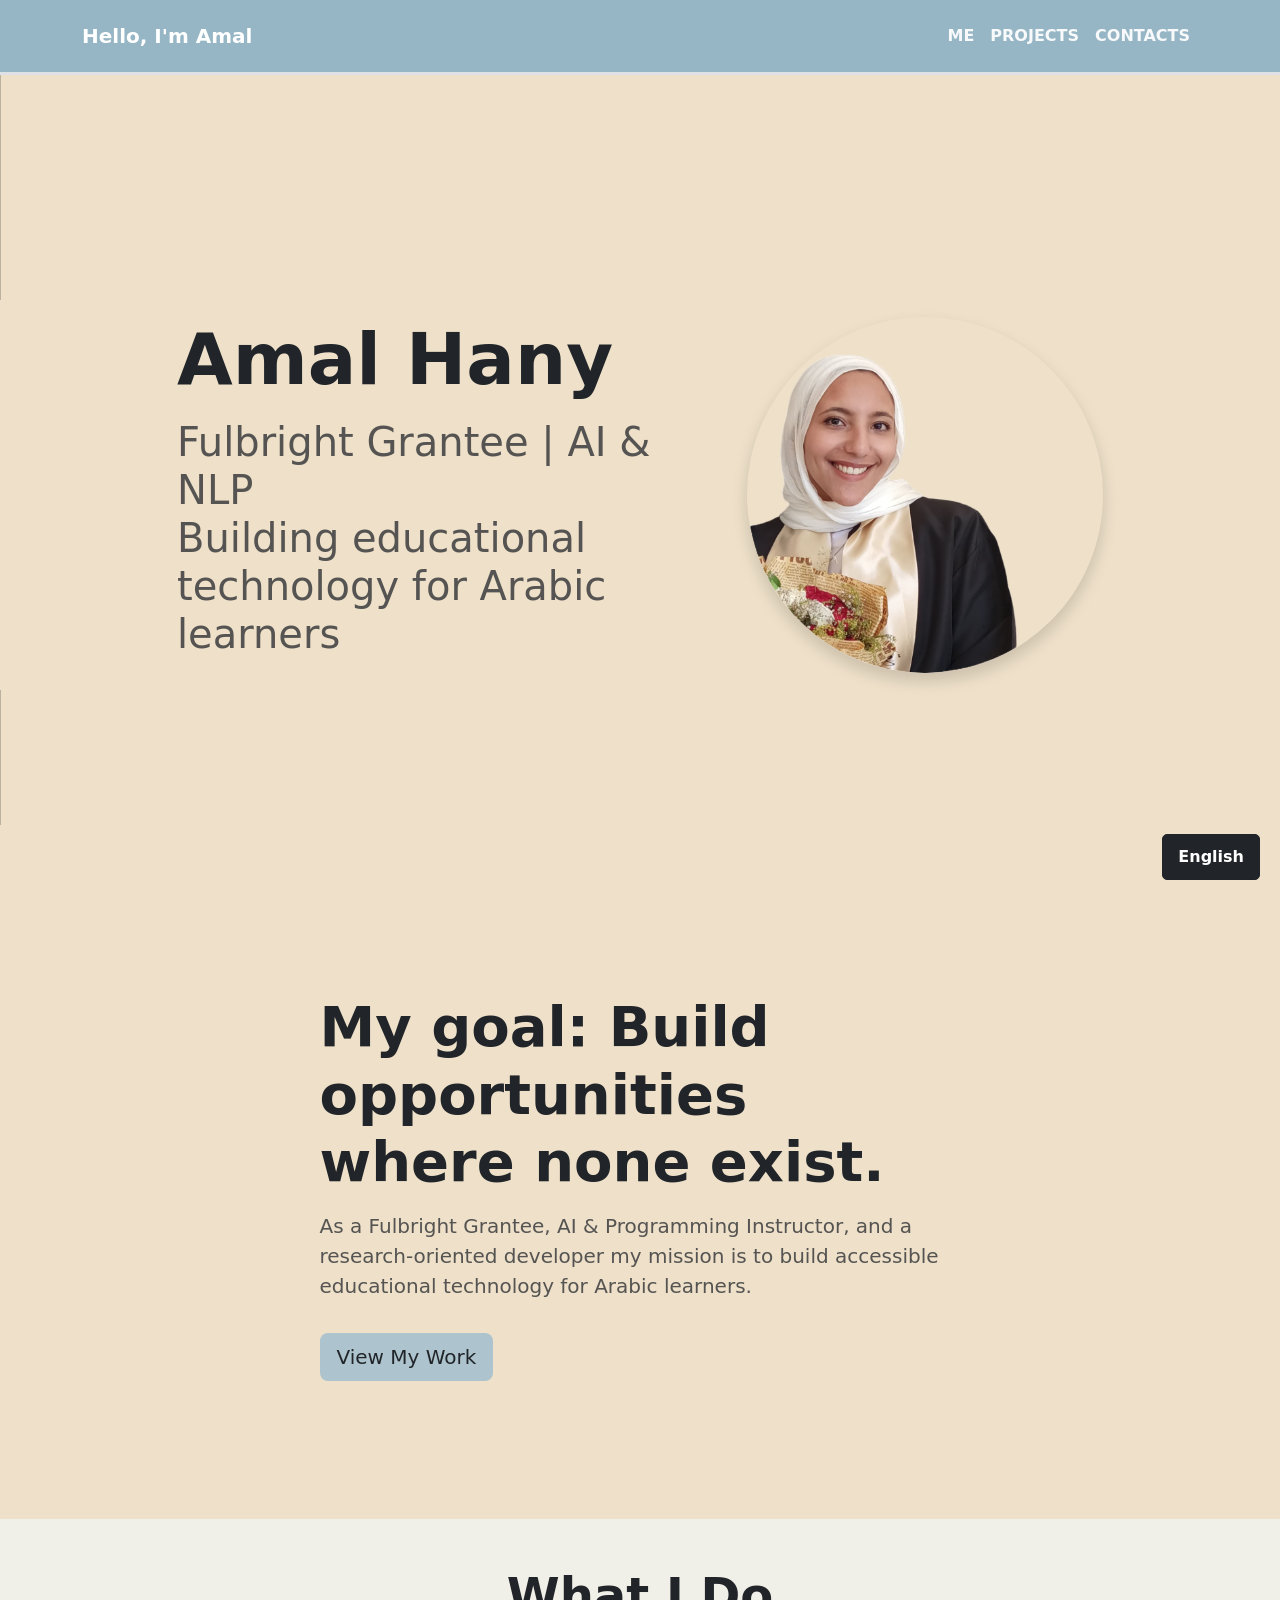
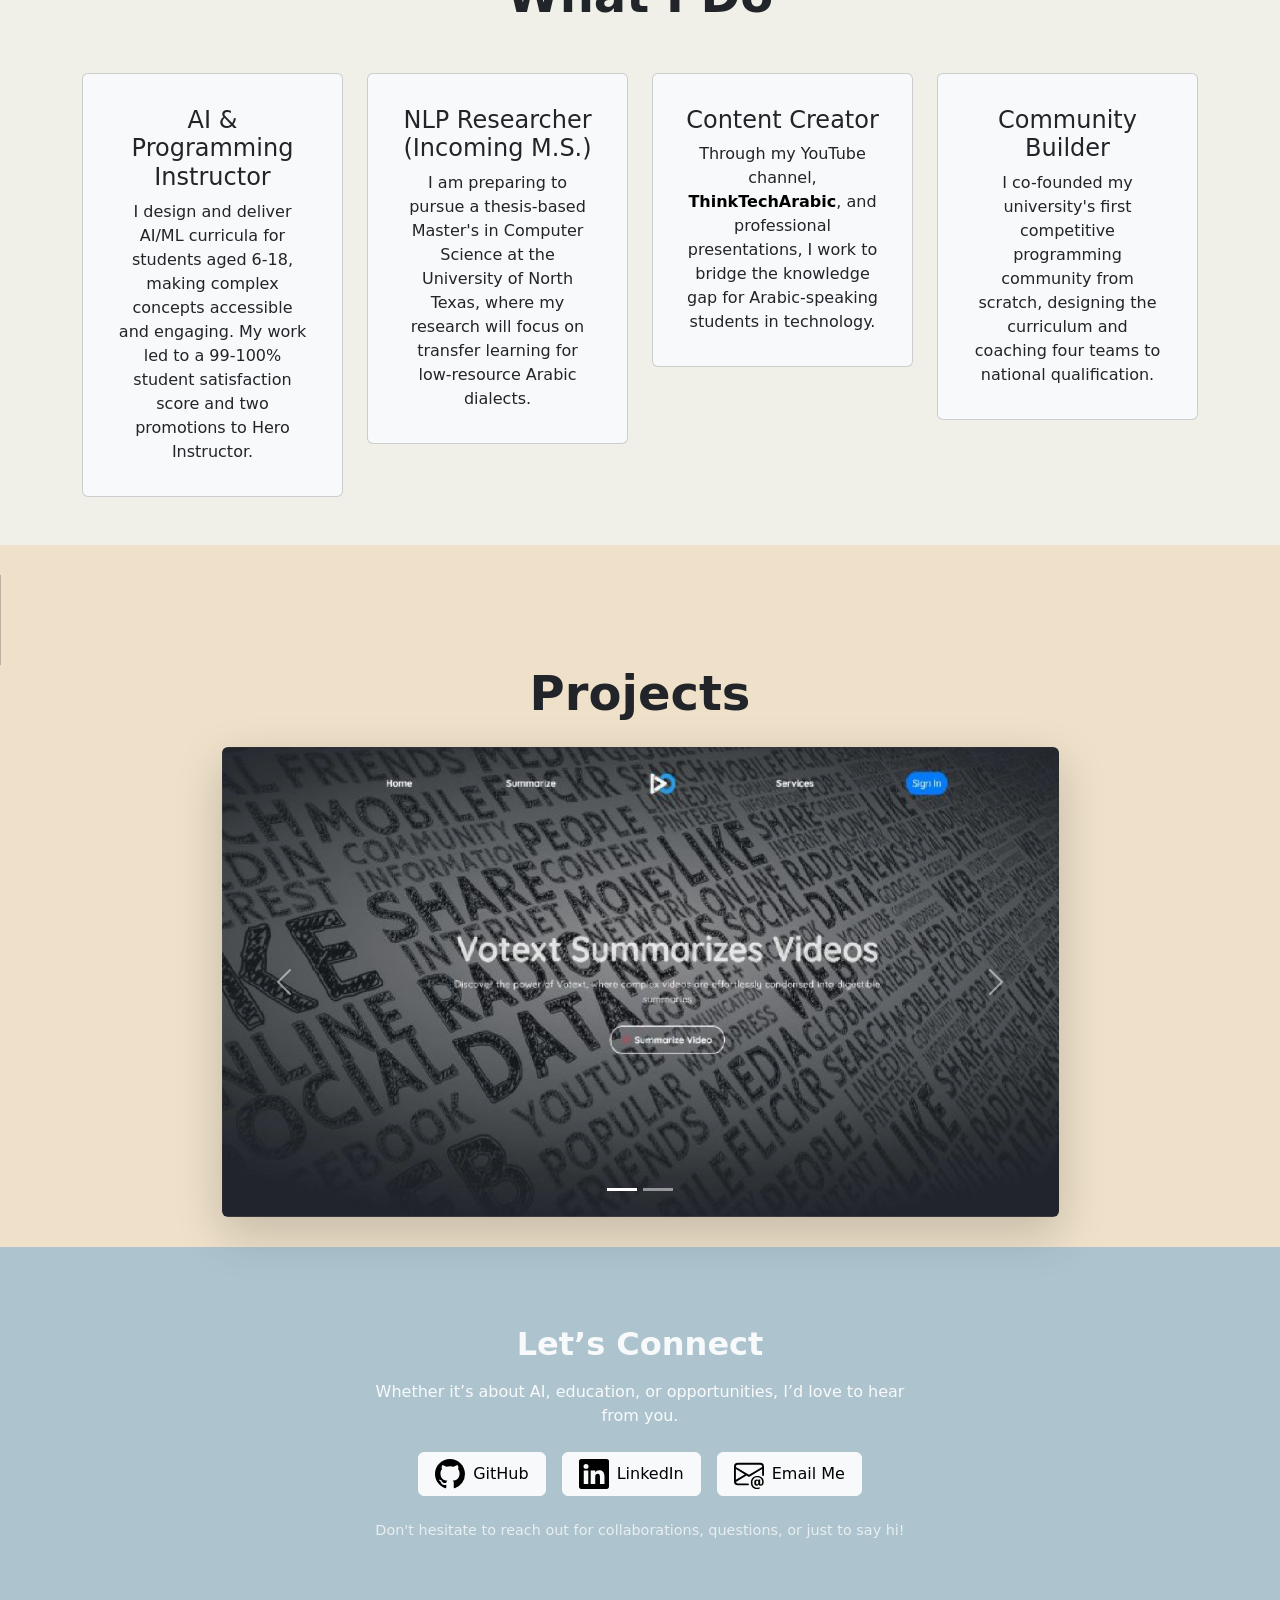
==== commit 78d0b722: "Enhance index.html with new features and layout updates Added preconnect links for Google Fonts and " ====
--- a/index.html
+++ b/index.html
@@ -7,11 +7,31 @@
   <link rel="stylesheet" type="text/css" href="./style.css" />
   <link href="https://cdn.jsdelivr.net/npm/bootstrap@5.3.1/dist/css/bootstrap.min.css" rel="stylesheet" />
   <link rel="icon" href="./img/favicon_io/favicon.ico" type="image/x-icon" />
+  <link rel="preconnect" href="https://fonts.googleapis.com">
+  <link rel="preconnect" href="https://fonts.gstatic.com" crossorigin>
+  <link href="https://fonts.googleapis.com/css2?family=Playwrite+DE+SAS:wght@100..400&display=swap" rel="stylesheet">
   <link rel="stylesheet" href="./style.css" />
   <title>Hi, I'm Amal</title>
 </head>
 
 <body>
+  <!-- Toggle Button -->
+<a href="index-AR.html" id="lang-toggle" class="btn btn-dark">
+  English
+</a>
+
+<style>
+  #lang-toggle {
+    position: fixed;
+    bottom: 20px;
+    right: 20px;
+    z-index: 9999; /* stays above other elements */
+    padding: 10px 15px;
+    border-radius: 5px;
+    font-weight: bold;
+  }
+</style>
+
   <!-- Navbar -->
   <nav class="navbar navbar-expand-md fixed-top navbar-dark bgc-1 border-bottom border-3 py-3">
     <div class="container-xl">
@@ -26,10 +46,7 @@
       <div class="collapse navbar-collapse justify-content-end align-center" id="main-nav">
         <ul class="navbar-nav">
           <li class="nav-item">
-            <a href="#intro" class="nav-link text-center text-light fw-bold">HOME</a>
-          </li>
-          <li class="nav-item">
-            <a href="#profile" class="nav-link text-center text-light fw-bold">ABOUT</a>
+            <a href="#intro" class="nav-link text-center text-light fw-bold">ME</a>
           </li>
           <li class="nav-item">
             <a href="#projects" class="nav-link text-center text-light fw-bold">PROJECTS</a>
@@ -57,12 +74,12 @@
         <div class="col-md-6 py-3 text-center text-md-start">
           <p class="display-2 fw-bold">Amal Hany</p>
           <p class="display-6 text-muted">
-            Fresh Graduate | <br />
-            Aspiring AI Professional and Data Analyst
+            Fulbright Grantee | AI & NLP <br>
+            Building educational technology for Arabic learners
           </p>
         </div>
         <div class="col-md-4 col-12 py-3 text-center">
-          <img class="img-fluid" src="./img/me.png" alt="my-picture" />
+          <img class="img-fluid rounded-circle shadow" src="./img/me.png" alt="my-picture" />
         </div>
       </div>
     </div>
@@ -71,130 +88,190 @@
     </div>
   </section>
 
-  <!-- My Profile -->
-  <section id="profile" class="bgc-4">
-    <div class="d-flex" style="height: 15vh">
-      <div class="vr"></div>
-    </div>
-    <div class="container text-center my-3">
-      <span class="display-5 fw-bold">About Me</span>
-    </div>
-    <div class="container my-5 py-4">
-      <div class="row justify-content-center align-items-top">
-        <div class="col-lg-5 col-md-4 my-3">
-          <p class="lead">
-            I am Amal, I'm a highly motivated and job-ready fresh graduate
-            with a diverse skill set
+
+  <!-- Section 1: Introduction (Your Mission Statement) -->
+  <section id="intro" class="bgc-3 py-5">
+    <div class="container-lg" style="padding-top: 10vh; padding-bottom: 10vh;">
+      <div class="row justify-content-center align-items-center">
+        <div class="col-md-7 text-center text-md-start">
+          <p class="display-4 fw-bold"> My goal: Build opportunities where none exist.</p>
+          <p class="lead text-muted mt-3">
+            As a Fulbright Grantee, AI & Programming Instructor, and a research-oriented developer my mission is to
+            build accessible educational technology for Arabic learners.
           </p>
-          <hr />
-          <b>Top of my class</b> in Computer Science and AI from Matruh University, I've developed strong skills in
-          programming, project management, and AI applications. I've worked on <b>AI-driven projects like VoTEXT</b>,
-          which involved YouTube video summarization using Google Gemini, highlighting my expertise in<b> AI and data
-            analysis</b>. Additionally, I was part of the <b>NetLink team</b>, contributing to an automated attendance
-          system. I've also developed dynamic web apps with <b>ASP.NET</b>, showcasing my versatility in web
-          development.
-          <hr />
-          As a <b>competitive programming</b> enthusiast, I've earned recognition at the <b>ECPC</b> and thrive in
-          high-pressure situations. Leading teams and presenting at international <b>ICT fairs</b> have polished my
-          leadership and public speaking skills.
-          <hr />
-          Next up, I’m pursuing a <b>master’s in Data Science</b> with a focus on AI and ML. I’m excited to dive deeper
-          into data and AI to drive innovation and tackle complex challenges. <i>Let’s make tech magic happen!</i>
-        </div>
-        <div class="col-lg-3 col-md-3 my-3 text-center vstack gap-3">
-          <span class="container h3 mb-3 fw-bold">SKILLS</span>
-          <span class="container my-3 text-center text-md-start">
-            <button type="button" class="btn bgc-2 m-1">Python</button>
-            <button type="button" class="btn bgc-2 m-1">AI</button>
-            <button type="button" class="btn bgc-2 m-1">Machine Learning</button>
-            <button type="button" class="btn bgc-2 m-1">Data Analysis</button>
-            <button type="button" class="btn bgc-2 m-1">SQL</button>
-            <button type="button" class="btn bgc-2 m-1">Presentation</button>
-            <button type="button" class="btn bgc-2 m-1">Teamwork</button>
-          </span>
-        </div>
-      </div>
-    </div>
-    <div class="d-flex" style="height: 15vh">
-      <div class="vr"></div>
-    </div>
-  </section>
+          <a href="#projects" class="btn btn-lg bgc-2 mt-3">View My Work</a>
+        </div>
+
+      </div>
+    </div>
+  </section>
+
+  <!-- Section 2: What I Do (Your Roles) - As per your brilliant suggestion -->
+  <section id="what-i-do" class="bgc-4 py-5">
+    <div class="container text-center">
+      <h2 class="display-5 fw-bold mb-5">What I Do</h2>
+      <div class="row text-center g-4">
+        <div class="col-md-6 col-lg-3">
+          <div class="card bg-light p-3">
+            <div class="card-body">
+              <h4 class="card-title">AI & Programming Instructor</h4>
+              <p class="card-text">I design and deliver AI/ML curricula for students aged 6-18, making complex concepts
+                accessible and engaging. My work led to a 99-100% student satisfaction score and two promotions to Hero
+                Instructor.</p>
+            </div>
+          </div>
+        </div>
+        <div class="col-md-6 col-lg-3">
+          <div class="card bg-light p-3">
+            <div class="card-body">
+              <h4 class="card-title">NLP Researcher (Incoming M.S.)</h4>
+              <p class="card-text">I am preparing to pursue a thesis-based Master's in Computer Science at the
+                University of North Texas, where my research will focus on transfer learning for low-resource Arabic
+                dialects.</p>
+            </div>
+          </div>
+        </div>
+        <div class="col-md-6 col-lg-3">
+          <div class="card bg-light p-3">
+            <div class="card-body">
+              <h4 class="card-title">Content Creator</h4>
+              <p class="card-text">Through my YouTube channel, <span class="fw-bold" id="youtubeLink"><a
+                    href="https://www.youtube.com/@ThinkTechArabic" target="_blank">ThinkTechArabic</a></span>, and
+                professional presentations, I work to
+                bridge the knowledge gap for Arabic-speaking students in technology.</p>
+            </div>
+          </div>
+        </div>
+        <div class="col-md-6 col-lg-3">
+          <div class="card bg-light p-3">
+            <div class="card-body">
+              <h4 class="card-title">Community Builder</h4>
+              <p class="card-text">I co-founded my university's first competitive programming community from scratch,
+                designing the curriculum and coaching four teams to national qualification.</p>
+            </div>
+          </div>
+        </div>
+      </div>
+    </div>
+  </section>
+
 
   <!-- My Projects -->
-<section id="projects" class="bgc-3">
-  <div class="d-flex" style="height: 10vh">
-    <div class="vr"></div>
-  </div>
-  <div class="container text-center mb-4">
-    <span class="display-5 fw-bold">My Projects</span>
-  </div>
-  <div class="container-lg justify-content-center d-flex">
-    <div id="carouselExampleCaptions" class="carousel slide w-75">
-      <div class="carousel-indicators">
-        <button type="button" data-bs-target="#carouselExampleCaptions" data-bs-slide-to="0" class="active" aria-current="true" aria-label="Slide 1"></button>
-        <button type="button" data-bs-target="#carouselExampleCaptions" data-bs-slide-to="1" aria-label="Slide 2"></button>
-        <button type="button" data-bs-target="#carouselExampleCaptions" data-bs-slide-to="2" aria-label="Slide 2"></button>
-      </div>
-      <div class="carousel-inner shadow-lg rounded">
-        <div class="carousel-item active">
-          <a href="https://github.com/Amal-Abushiesha/VoTEXT" target="_blank">
-            <img src="./img/slide-1.png" class="d-block w-100" alt="QuickWrite" />
+  <section id="projects" class="bgc-3">
+    <div class="d-flex" style="height: 10vh">
+      <div class="vr"></div>
+    </div>
+    <div class="container text-center mb-4">
+      <span class="display-5 fw-bold">Projects</span>
+    </div>
+    <div class="container-lg justify-content-center d-flex">
+      <div id="carouselExampleCaptions" class="carousel slide w-75">
+        <div class="carousel-indicators">
+          <button type="button" data-bs-target="#carouselExampleCaptions" data-bs-slide-to="0" class="active"
+            aria-current="true" aria-label="Slide 1"></button>
+          <button type="button" data-bs-target="#carouselExampleCaptions" data-bs-slide-to="1"
+            aria-label="Slide 2"></button>
+        
+        </div>
+        <div class="carousel-inner shadow-lg rounded">
+          <div class="carousel-item active">
+            <a href="https://github.com/Amal-Abushiesha/VoTEXT" target="_blank">
+              <img src="./img/slide-1.png" class="d-block w-100" alt="QuickWrite" />
+            </a>
+          </div>
+
+          <div class="carousel-item">
+            <a href="https://www.youtube.com/@ThinkTechArabic" target="_blank">
+              <img src="./img/slide-2.png" class="d-block w-100" alt="QuickWrite" />
+            </a>
+          </div>
+
+        </div>
+        <button class="carousel-control-prev" type="button" data-bs-target="#carouselExampleCaptions"
+          data-bs-slide="prev">
+          <span class="carousel-control-prev-icon" aria-hidden="true"></span>
+          <span class="visually-hidden">Previous</span>
+        </button>
+        <button class="carousel-control-next" type="button" data-bs-target="#carouselExampleCaptions"
+          data-bs-slide="next">
+          <span class="carousel-control-next-icon" aria-hidden="true"></span>
+          <span class="visually-hidden">Next</span>
+        </button>
+      </div>
+    </div>
+  </section>
+
+
+
+<!-- Contacts -->
+<section id="contacts" class="bgc-2">
+  <div class="container text-center py-5">
+
+    <div class="row justify-content-center">
+      <div class="col-lg-6">
+
+        <span class="h2 text-light fw-bold d-block mb-3">
+          Let’s Connect
+        </span>
+
+        <p class="text-light mb-4">
+          Whether it’s about AI, education, or opportunities,  
+          I’d love to hear from you.
+        </p>
+
+        <!-- Contact Buttons -->
+        <div class="d-flex justify-content-center flex-wrap gap-3">
+
+          <!-- GitHub -->
+          <a class="btn btn-light d-flex align-items-center gap-2 px-3"
+             target="_blank"
+             href="https://github.com/Amal-Abushiesha">
+             <svg xmlns="http://www.w3.org/2000/svg" width="30" height="30" fill="currentColor" class="bi bi-github"
+              viewBox="0 0 16 16">
+              <path
+                d="M8 0C3.58 0 0 3.58 0 8c0 3.54 2.29 6.53 5.47 7.59.4.07.55-.17.55-.38 0-.19-.01-.82-.01-1.49-2.01.37-2.53-.49-2.69-.94-.09-.23-.48-.94-.82-1.13-.28-.15-.68-.52-.01-.53.63-.01 1.08.58 1.23.82.72 1.21 1.87.87 2.33.66.07-.52.28-.87.51-1.07-1.78-.2-3.64-.89-3.64-3.95 0-.87.31-1.59.82-2.15-.08-.2-.36-1.02.08-2.12 0 0 .67-.21 2.2.82.64-.18 1.32-.27 2-.27.68 0 1.36.09 2 .27 1.53-1.04 2.2-.82 2.2-.82.44 1.1.16 1.92.08 2.12.51.56.82 1.27.82 2.15 0 3.07-1.87 3.75-3.65 3.95.29.25.54.73.54 1.48 0 1.07-.01 1.93-.01 2.2 0 .21.15.46.55.38A8.012 8.012 0 0 0 16 8c0-4.42-3.58-8-8-8z" />
+            </svg>
+            GitHub
           </a>
-        </div>
-        <div class="carousel-item">
-          <a href="https://github.com/Amal-Abushiesha/20Q-Game" target="_blank">
-            <img src="./img/slide-3.png" class="d-block w-100" alt="QuickWrite" />
+
+          <!-- LinkedIn -->
+          <a class="btn btn-light d-flex align-items-center gap-2 px-3"
+             target="_blank"
+             href="https://www.linkedin.com/in/amal-abushiesha/">
+            <svg xmlns="http://www.w3.org/2000/svg" width="30" height="30" fill="currentColor" class="bi bi-linkedin"
+              viewBox="0 0 16 16">
+              <path
+                d="M0 1.146C0 .513.526 0 1.175 0h13.65C15.474 0 16 .513 16 1.146v13.708c0 .633-.526 1.146-1.175 1.146H1.175C.526 16 0 15.487 0 14.854V1.146zm4.943 12.248V6.169H2.542v7.225h2.401zm-1.2-8.212c.837 0 1.358-.554 1.358-1.248-.015-.709-.52-1.248-1.342-1.248-.822 0-1.359.54-1.359 1.248 0 .694.521 1.248 1.327 1.248h.016zm4.908 8.212V9.359c0-.216.016-.432.08-.586.173-.431.568-.878 1.232-.878.869 0 1.216.662 1.216 1.634v3.865h2.401V9.25c0-2.22-1.184-3.252-2.764-3.252-1.274 0-1.845.7-2.165 1.193v.025h-.016a5.54 5.54 0 0 1 .016-.025V6.169h-2.4c.03.678 0 7.225 0 7.225h2.4z" />
+            </svg>
+            LinkedIn
           </a>
-        </div>
-        <div class="carousel-item">
-          <a href="https://github.com/Amal-Abushiesha/ToDo-main" target="_blank">
-            <img src="./img/slide-2.png" class="d-block w-100" alt="QuickWrite" />
+
+          <!-- Email -->
+          <a class="btn btn-light d-flex align-items-center gap-2 px-3"
+             href="mailto:amaalabushiesha@gmail.com">
+            <svg xmlns="http://www.w3.org/2000/svg" width="30" height="30" fill="currentColor" class="bi bi-envelope-at"
+              viewBox="0 0 16 16">
+              <path
+                d="M2 2a2 2 0 0 0-2 2v8.01A2 2 0 0 0 2 14h5.5a.5.5 0 0 0 0-1H2a1 1 0 0 1-.966-.741l5.64-3.471L8 9.583l7-4.2V8.5a.5.5 0 0 0 1 0V4a2 2 0 0 0-2-2H2Zm3.708 6.208L1 11.105V5.383l4.708 2.825ZM1 4.217V4a1 1 0 0 1 1-1h12a1 1 0 0 1 1 1v.217l-7 4.2-7-4.2Z" />
+              <path
+                d="M14.247 14.269c1.01 0 1.587-.857 1.587-2.025v-.21C15.834 10.43 14.64 9 12.52 9h-.035C10.42 9 9 10.36 9 12.432v.214C9 14.82 10.438 16 12.358 16h.044c.594 0 1.018-.074 1.237-.175v-.73c-.245.11-.673.18-1.18.18h-.044c-1.334 0-2.571-.788-2.571-2.655v-.157c0-1.657 1.058-2.724 2.64-2.724h.04c1.535 0 2.484 1.05 2.484 2.326v.118c0 .975-.324 1.39-.639 1.39-.232 0-.41-.148-.41-.42v-2.19h-.906v.569h-.03c-.084-.298-.368-.63-.954-.63-.778 0-1.259.555-1.259 1.4v.528c0 .892.49 1.434 1.26 1.434.471 0 .896-.227 1.014-.643h.043c.118.42.617.648 1.12.648Zm-2.453-1.588v-.227c0-.546.227-.791.573-.791.297 0 .572.192.572.708v.367c0 .573-.253.744-.564.744-.354 0-.581-.215-.581-.8Z" />
+            </svg>
+            Email Me
           </a>
-        </div>
-      
-      </div>
-      <button class="carousel-control-prev" type="button" data-bs-target="#carouselExampleCaptions" data-bs-slide="prev">
-        <span class="carousel-control-prev-icon" aria-hidden="true"></span>
-        <span class="visually-hidden">Previous</span>
-      </button>
-      <button class="carousel-control-next" type="button" data-bs-target="#carouselExampleCaptions" data-bs-slide="next">
-        <span class="carousel-control-next-icon" aria-hidden="true"></span>
-        <span class="visually-hidden">Next</span>
-      </button>
-    </div>
+
+        </div>
+
+        <!-- Optional small note -->
+        <p class="text-light mt-4" style="opacity: 0.8; font-size: 0.9rem;">
+          Don't hesitate to reach out for collaborations, questions, or just to say hi!
+        </p>
+
+      </div>
+    </div>
+
   </div>
 </section>
 
-
-
-<!-- Contacts -->
-<section id="contacts" class="bgc-2">
-  <div class="container text-center">
-    <div class="row align-items-center pb-0 justify-content-center">
-      <span class="col-12 text-light h4 fw-bold">Contact Me</span>
-      <div class="col-12">
-        <a class="mx-1" target="_blank" href="https://github.com/Amal-Abushiesha">
-          <svg xmlns="http://www.w3.org/2000/svg" width="30" height="30" fill="currentColor" class="bi bi-github" viewBox="0 0 16 16">
-            <path d="M8 0C3.58 0 0 3.58 0 8c0 3.54 2.29 6.53 5.47 7.59.4.07.55-.17.55-.38 0-.19-.01-.82-.01-1.49-2.01.37-2.53-.49-2.69-.94-.09-.23-.48-.94-.82-1.13-.28-.15-.68-.52-.01-.53.63-.01 1.08.58 1.23.82.72 1.21 1.87.87 2.33.66.07-.52.28-.87.51-1.07-1.78-.2-3.64-.89-3.64-3.95 0-.87.31-1.59.82-2.15-.08-.2-.36-1.02.08-2.12 0 0 .67-.21 2.2.82.64-.18 1.32-.27 2-.27.68 0 1.36.09 2 .27 1.53-1.04 2.2-.82 2.2-.82.44 1.1.16 1.92.08 2.12.51.56.82 1.27.82 2.15 0 3.07-1.87 3.75-3.65 3.95.29.25.54.73.54 1.48 0 1.07-.01 1.93-.01 2.2 0 .21.15.46.55.38A8.012 8.012 0 0 0 16 8c0-4.42-3.58-8-8-8z"/>
-          </svg>
-        </a>
-        <a class="mx-1" target="_blank" href="https://www.linkedin.com/in/amal-abushiesha/">
-          <svg xmlns="http://www.w3.org/2000/svg" width="30" height="30" fill="currentColor" class="bi bi-linkedin" viewBox="0 0 16 16">
-            <path d="M0 1.146C0 .513.526 0 1.175 0h13.65C15.474 0 16 .513 16 1.146v13.708c0 .633-.526 1.146-1.175 1.146H1.175C.526 16 0 15.487 0 14.854V1.146zm4.943 12.248V6.169H2.542v7.225h2.401zm-1.2-8.212c.837 0 1.358-.554 1.358-1.248-.015-.709-.52-1.248-1.342-1.248-.822 0-1.359.54-1.359 1.248 0 .694.521 1.248 1.327 1.248h.016zm4.908 8.212V9.359c0-.216.016-.432.08-.586.173-.431.568-.878 1.232-.878.869 0 1.216.662 1.216 1.634v3.865h2.401V9.25c0-2.22-1.184-3.252-2.764-3.252-1.274 0-1.845.7-2.165 1.193v.025h-.016a5.54 5.54 0 0 1 .016-.025V6.169h-2.4c.03.678 0 7.225 0 7.225h2.4z"/>
-          </svg>
-        </a>
-        <a href="https://mail.google.com/mail/?view=cm&fs=1&to=amaalabushiesha@gmail.com" target="_blank">
-          <svg xmlns="http://www.w3.org/2000/svg" width="30" height="30" fill="currentColor" class="bi bi-envelope-at" viewBox="0 0 16 16">
-            <path d="M2 2a2 2 0 0 0-2 2v8.01A2 2 0 0 0 2 14h5.5a.5.5 0 0 0 0-1H2a1 1 0 0 1-.966-.741l5.64-3.471L8 9.583l7-4.2V8.5a.5.5 0 0 0 1 0V4a2 2 0 0 0-2-2H2Zm3.708 6.208L1 11.105V5.383l4.708 2.825ZM1 4.217V4a1 1 0 0 1 1-1h12a1 1 0 0 1 1 1v.217l-7 4.2-7-4.2Z"/>
-            <path d="M14.247 14.269c1.01 0 1.587-.857 1.587-2.025v-.21C15.834 10.43 14.64 9 12.52 9h-.035C10.42 9 9 10.36 9 12.432v.214C9 14.82 10.438 16 12.358 16h.044c.594 0 1.018-.074 1.237-.175v-.73c-.245.11-.673.18-1.18.18h-.044c-1.334 0-2.571-.788-2.571-2.655v-.157c0-1.657 1.058-2.724 2.64-2.724h.04c1.535 0 2.484 1.05 2.484 2.326v.118c0 .975-.324 1.39-.639 1.39-.232 0-.41-.148-.41-.42v-2.19h-.906v.569h-.03c-.084-.298-.368-.63-.954-.63-.778 0-1.259.555-1.259 1.4v.528c0 .892.49 1.434 1.26 1.434.471 0 .896-.227 1.014-.643h.043c.118.42.617.648 1.12.648Zm-2.453-1.588v-.227c0-.546.227-.791.573-.791.297 0 .572.192.572.708v.367c0 .573-.253.744-.564.744-.354 0-.581-.215-.581-.8Z"/>
-          </svg>
-        </a>
-      </div>
-    </div>
-  </div>
-</section>
-
-
   <script src="https://cdn.jsdelivr.net/npm/bootstrap@5.3.1/dist/js/bootstrap.bundle.min.js"></script>
 </body>
 
